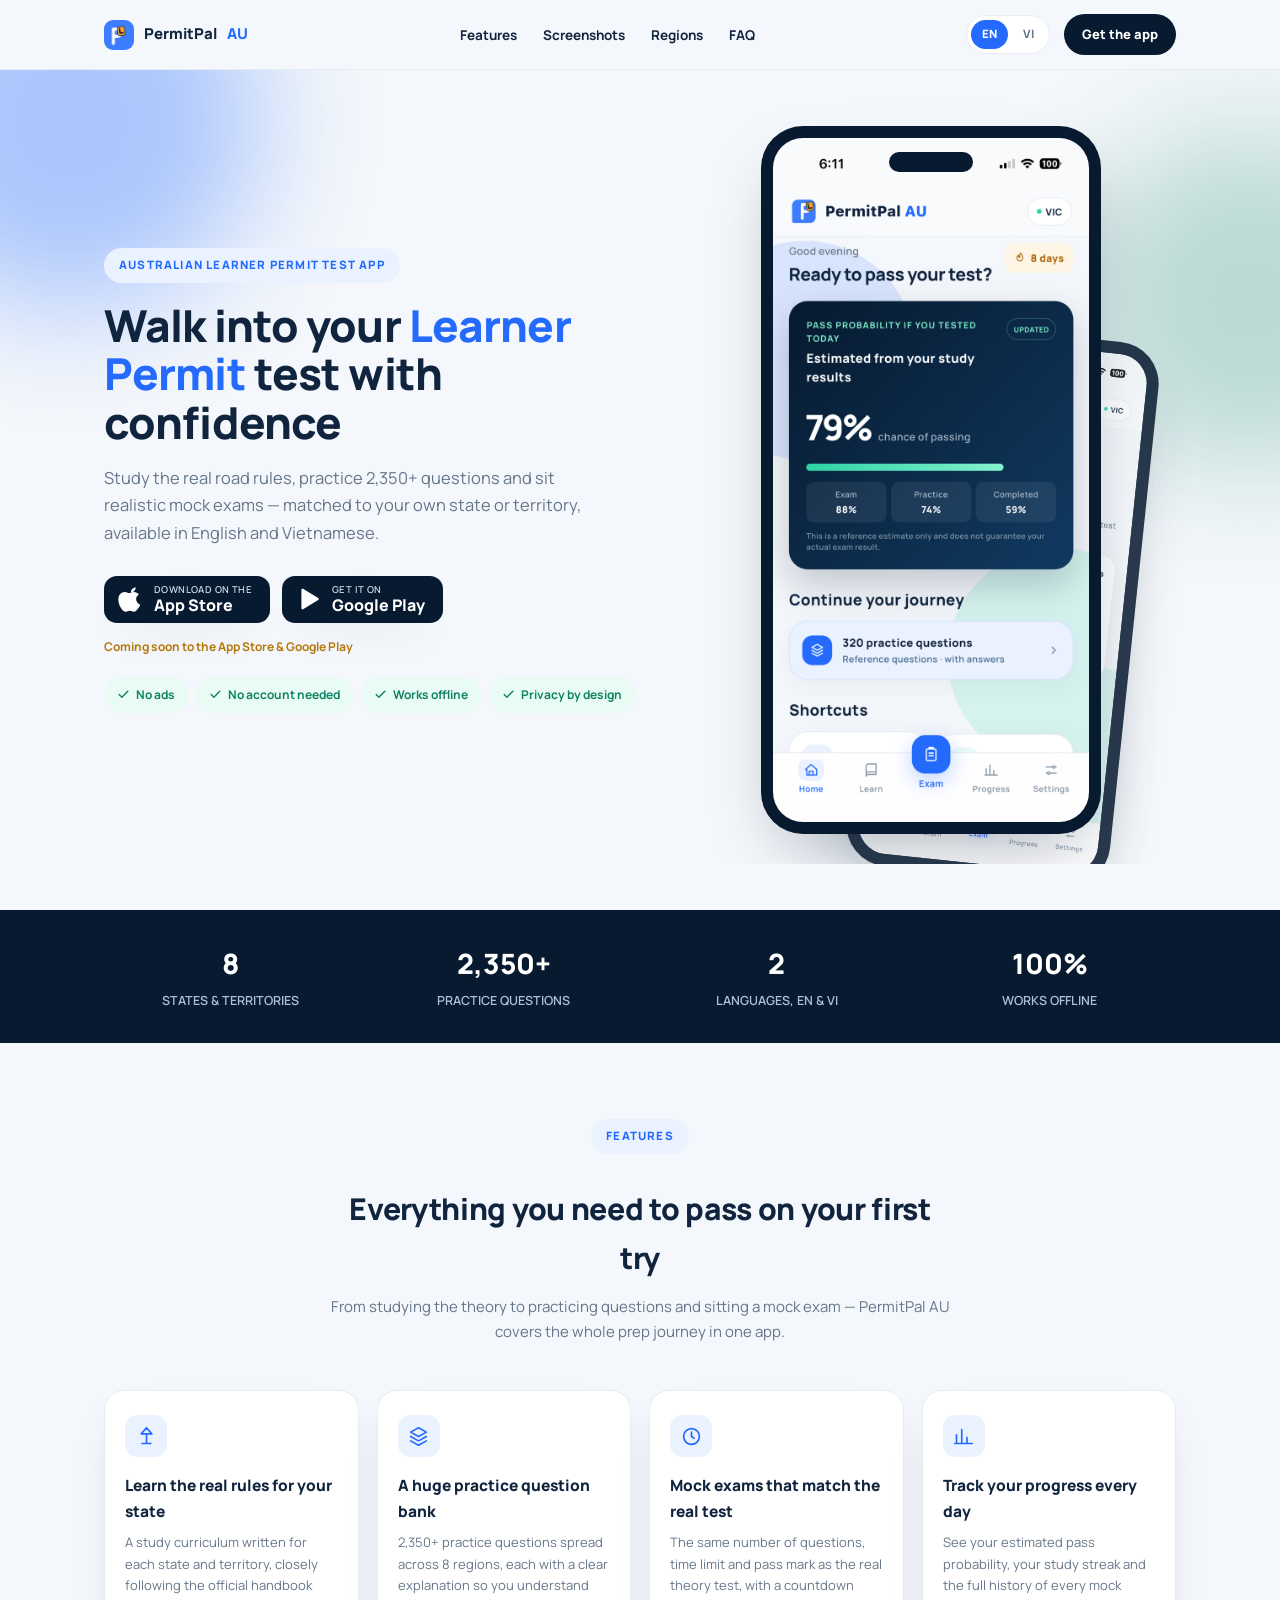
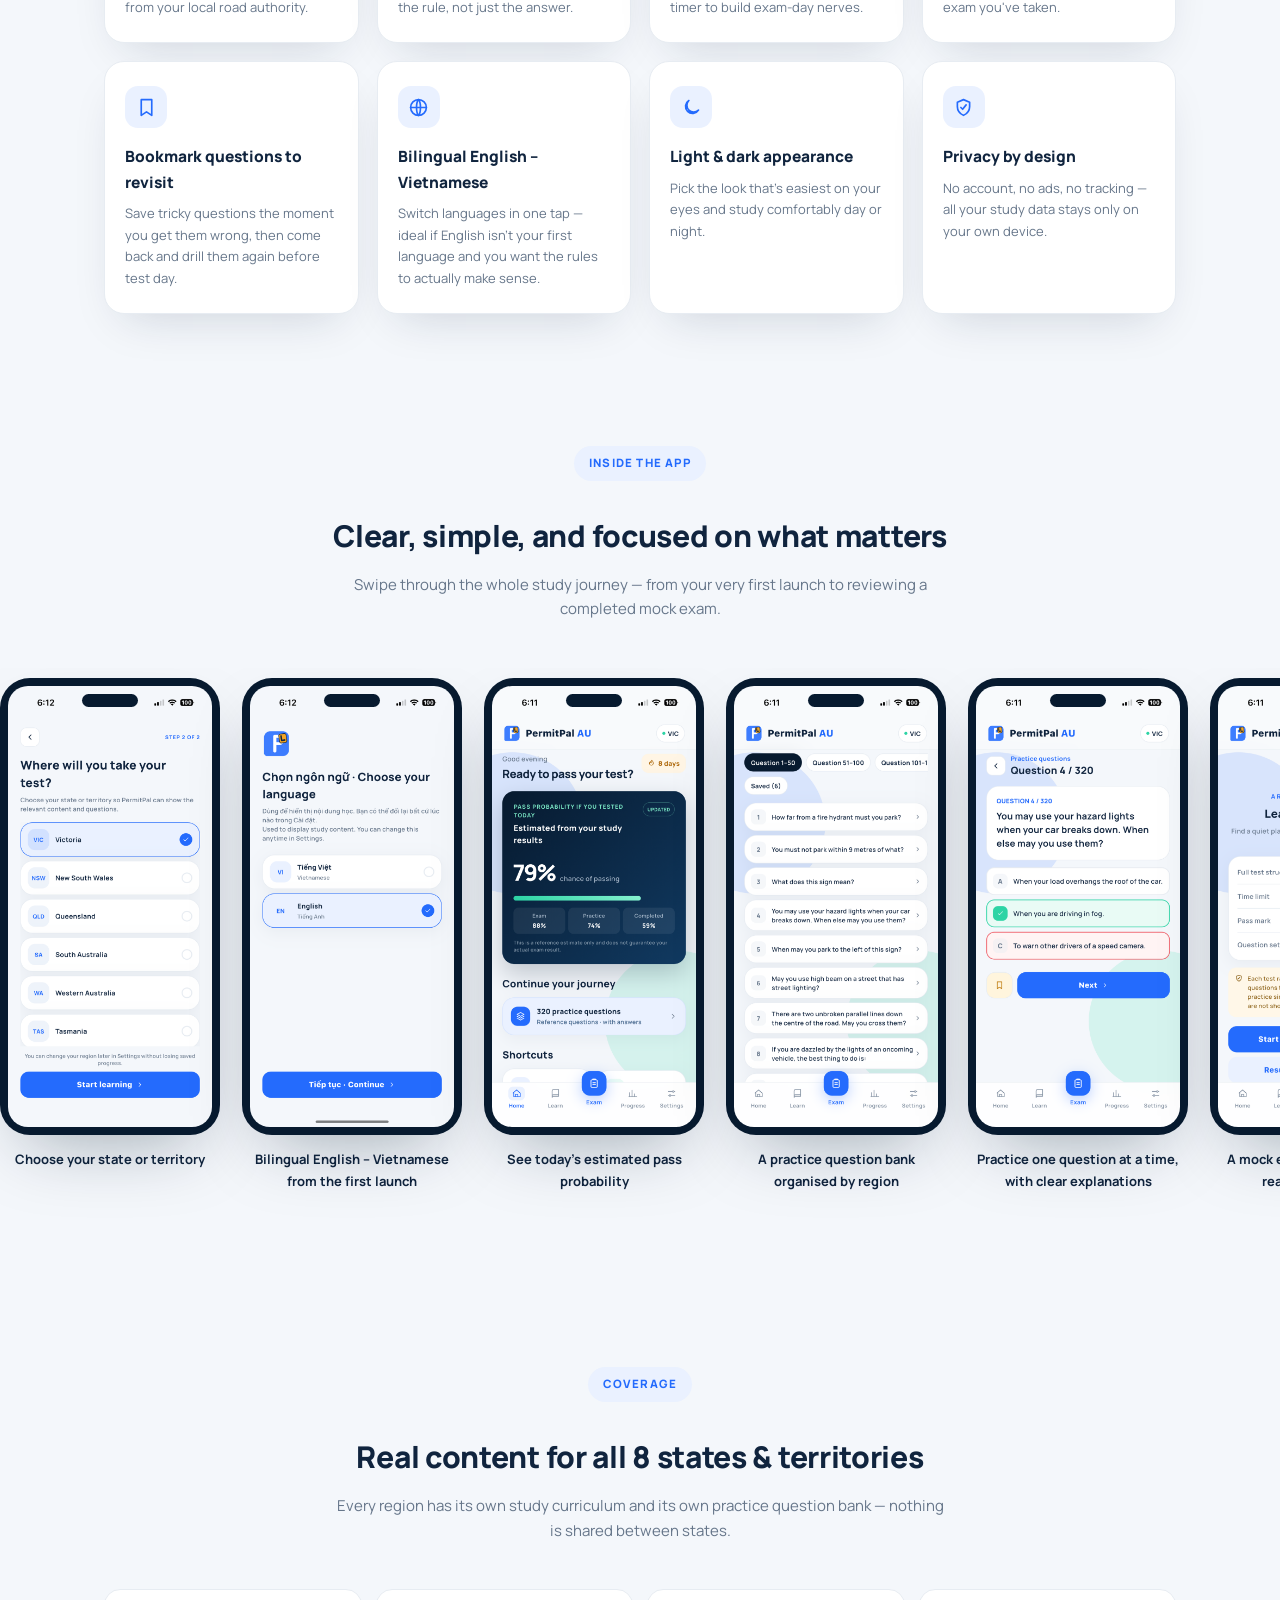
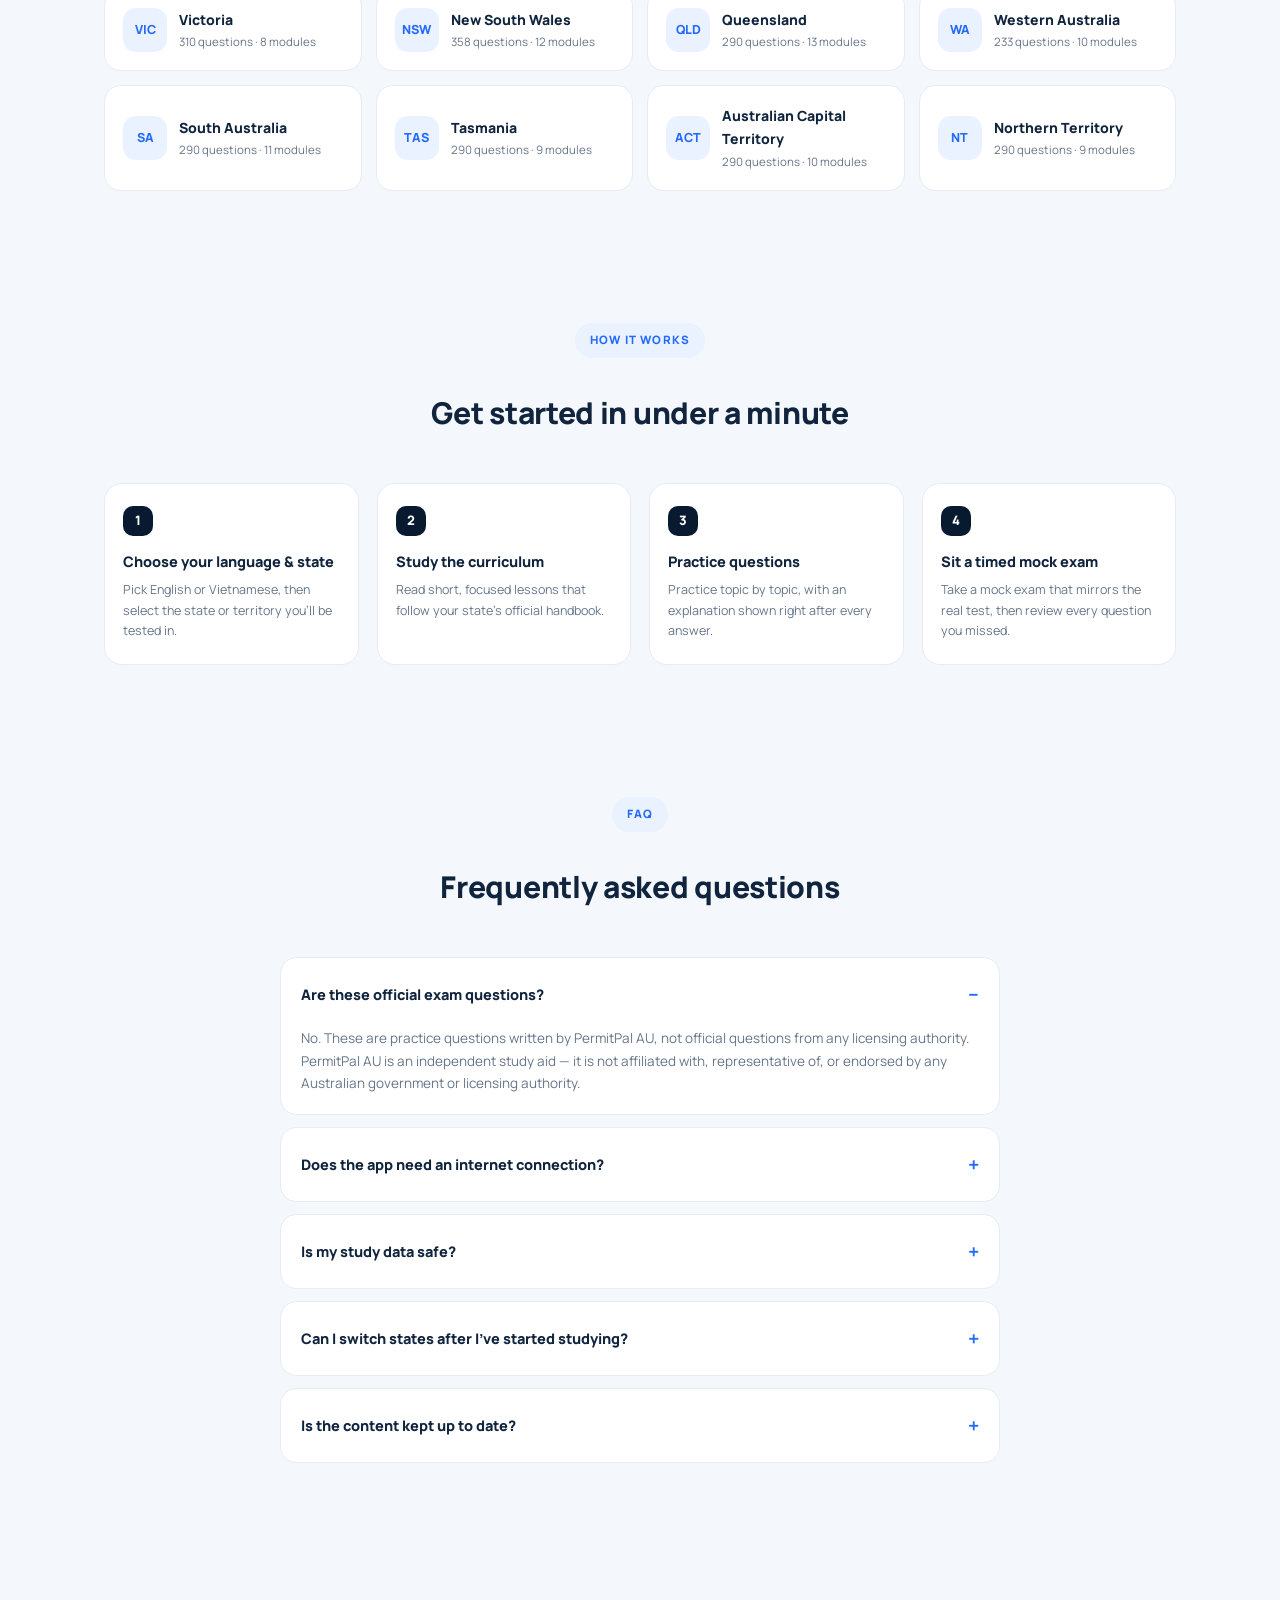
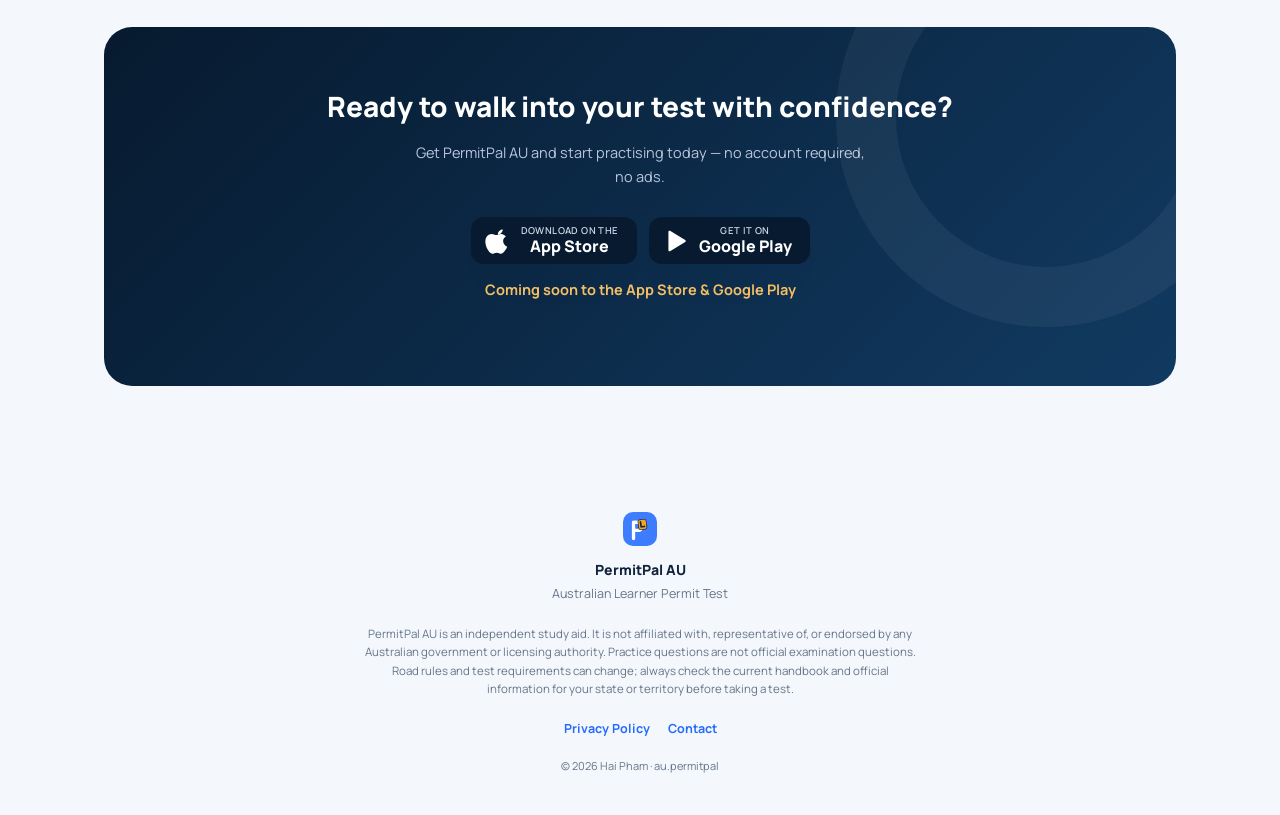
==== index.html @ e9223318 "Init Landing page" ====
<!doctype html>
<html lang="en">
  <head>
    <meta charset="UTF-8" />
    <meta name="viewport" content="width=device-width, initial-scale=1.0" />
    <meta
      name="description"
      content="PermitPal AU — study and practice app for the Australian Learner Permit theory test, real content for all 8 states & territories, bilingual English–Vietnamese, works fully offline."
    />
    <title>PermitPal AU — Australian Learner Permit Test prep, by state</title>
    <link rel="icon" type="image/png" href="assets/logo.png" />
    <link rel="preconnect" href="https://fonts.googleapis.com" />
    <link rel="preconnect" href="https://fonts.gstatic.com" crossorigin />
    <link
      href="https://fonts.googleapis.com/css2?family=Manrope:wght@500;600;700;800&display=swap"
      rel="stylesheet"
    />
    <link rel="stylesheet" href="assets/style.css" />
  </head>
  <body>
    <header class="topbar">
      <div class="topbar-inner">
        <div class="brand">
          <img src="assets/logo.png" alt="PermitPal AU" />
          PermitPal <span class="au">AU</span>
        </div>
        <nav class="topnav">
          <a href="#features">Features</a>
          <a href="#screenshots">Screenshots</a>
          <a href="#regions">Regions</a>
          <a href="#faq">FAQ</a>
        </nav>
        <div class="topbar-right">
          <div class="lang-switch">
            <span class="active">EN</span>
            <a href="vi.html">VI</a>
          </div>
          <a href="#download" class="cta-small">Get the app</a>
        </div>
      </div>
    </header>

    <section class="hero">
      <div class="hero-blob b1"></div>
      <div class="hero-blob b2"></div>
      <div class="wrap hero-inner">
        <div class="hero-copy">
          <div class="eyebrow">AUSTRALIAN LEARNER PERMIT TEST APP</div>
          <h1>Walk into your <span class="hl">Learner Permit</span> test with confidence</h1>
          <p class="subtitle">
            Study the real road rules, practice 2,350+ questions and sit
            realistic mock exams — matched to your own state or territory,
            available in English and Vietnamese.
          </p>

          <div id="download" class="store-row">
            <a class="store-badge" href="#" aria-label="Download on the App Store">
              <svg viewBox="0 0 24 24" fill="#fff">
                <path
                  d="M16.365 1.43c0 1.14-.462 2.222-1.213 3.03-.826.884-2.166 1.567-3.294 1.478-.135-1.117.45-2.277 1.166-3.043.826-.888 2.303-1.554 3.341-1.465zM20.5 17.2c-.552 1.276-.816 1.846-1.523 2.976-.988 1.58-2.38 3.55-4.107 3.565-1.537.014-1.933-.99-4.02-.978-2.086.012-2.522 1-4.06.985-1.728-.016-3.046-1.79-4.034-3.37C.13 16.32-.44 11.14 1.34 8.36c1.176-1.85 3.04-2.936 4.804-2.936 1.784 0 2.905 1 4.38 1 1.43 0 2.29-1 4.38-1 1.55 0 3.19.847 4.36 2.31-3.836 2.104-3.213 7.58 1.236 9.466z"
                />
              </svg>
              <span class="label">
                <span class="small">Download on the</span>
                <span class="big">App Store</span>
              </span>
            </a>
            <a class="store-badge" href="#" aria-label="Get it on Google Play">
              <svg viewBox="0 0 24 24" fill="#fff">
                <path
                  d="M5 3.5v17a1 1 0 0 0 1.5.87l14-8.5a1 1 0 0 0 0-1.74l-14-8.5A1 1 0 0 0 5 3.5Z"
                />
              </svg>
              <span class="label">
                <span class="small">GET IT ON</span>
                <span class="big">Google Play</span>
              </span>
            </a>
          </div>
          <p class="store-note">Coming soon to the App Store &amp; Google Play</p>

          <div class="trust-row">
            <span class="trust-pill">
              <svg viewBox="0 0 24 24" fill="none" stroke="currentColor" stroke-width="2.6" stroke-linecap="round" stroke-linejoin="round"><path d="M20 6L9 17l-5-5"/></svg>
              No ads
            </span>
            <span class="trust-pill">
              <svg viewBox="0 0 24 24" fill="none" stroke="currentColor" stroke-width="2.6" stroke-linecap="round" stroke-linejoin="round"><path d="M20 6L9 17l-5-5"/></svg>
              No account needed
            </span>
            <span class="trust-pill">
              <svg viewBox="0 0 24 24" fill="none" stroke="currentColor" stroke-width="2.6" stroke-linecap="round" stroke-linejoin="round"><path d="M20 6L9 17l-5-5"/></svg>
              Works offline
            </span>
            <span class="trust-pill">
              <svg viewBox="0 0 24 24" fill="none" stroke="currentColor" stroke-width="2.6" stroke-linecap="round" stroke-linejoin="round"><path d="M20 6L9 17l-5-5"/></svg>
              Privacy by design
            </span>
          </div>
        </div>

        <div class="hero-visual">
          <div class="phone-stack">
            <div class="phone behind">
              <img src="assets/screenshots-en/exam.png" alt="PermitPal AU mock exam screen" />
            </div>
            <div class="phone front">
              <img src="assets/screenshots-en/home.png" alt="PermitPal AU home screen showing estimated pass probability" />
            </div>
          </div>
        </div>
      </div>
    </section>

    <div class="stats-strip">
      <div class="wrap">
        <div class="stat-item"><strong>8</strong><span>STATES &amp; TERRITORIES</span></div>
        <div class="stat-item"><strong>2,350+</strong><span>PRACTICE QUESTIONS</span></div>
        <div class="stat-item"><strong>2</strong><span>LANGUAGES, EN &amp; VI</span></div>
        <div class="stat-item"><strong>100%</strong><span>WORKS OFFLINE</span></div>
      </div>
    </div>

    <section class="section" id="features">
      <div class="wrap">
        <div class="section-head">
          <div class="eyebrow">FEATURES</div>
          <h2>Everything you need to pass on your first try</h2>
          <p>
            From studying the theory to practicing questions and sitting a
            mock exam — PermitPal AU covers the whole prep journey in one app.
          </p>
        </div>
        <div class="feature-grid">
          <div class="feature-card">
            <div class="icon-chip">
              <svg viewBox="0 0 24 24" fill="none" stroke="currentColor" stroke-width="1.9" stroke-linecap="round" stroke-linejoin="round"><path d="M7 20h10M12 20V9"/><path d="m12 2 6 7H6l6-7Z"/></svg>
            </div>
            <h3>Learn the real rules for your state</h3>
            <p>A study curriculum written for each state and territory, closely following the official handbook from your local road authority.</p>
          </div>
          <div class="feature-card">
            <div class="icon-chip">
              <svg viewBox="0 0 24 24" fill="none" stroke="currentColor" stroke-width="1.9" stroke-linecap="round" stroke-linejoin="round"><path d="m12 2 9 5-9 5-9-5 9-5Z"/><path d="m3 12 9 5 9-5M3 17l9 5 9-5"/></svg>
            </div>
            <h3>A huge practice question bank</h3>
            <p>2,350+ practice questions spread across 8 regions, each with a clear explanation so you understand the rule, not just the answer.</p>
          </div>
          <div class="feature-card">
            <div class="icon-chip">
              <svg viewBox="0 0 24 24" fill="none" stroke="currentColor" stroke-width="1.9" stroke-linecap="round" stroke-linejoin="round"><circle cx="12" cy="12" r="9"/><path d="M12 7v5l3 2"/></svg>
            </div>
            <h3>Mock exams that match the real test</h3>
            <p>The same number of questions, time limit and pass mark as the real theory test, with a countdown timer to build exam-day nerves.</p>
          </div>
          <div class="feature-card">
            <div class="icon-chip">
              <svg viewBox="0 0 24 24" fill="none" stroke="currentColor" stroke-width="1.9" stroke-linecap="round" stroke-linejoin="round"><path d="M4 20V10M10 20V4M16 20v-7M22 20H2"/></svg>
            </div>
            <h3>Track your progress every day</h3>
            <p>See your estimated pass probability, your study streak and the full history of every mock exam you've taken.</p>
          </div>
          <div class="feature-card">
            <div class="icon-chip">
              <svg viewBox="0 0 24 24" fill="none" stroke="currentColor" stroke-width="1.9" stroke-linecap="round" stroke-linejoin="round"><path d="M6 3h12v18l-6-4-6 4V3Z"/></svg>
            </div>
            <h3>Bookmark questions to revisit</h3>
            <p>Save tricky questions the moment you get them wrong, then come back and drill them again before test day.</p>
          </div>
          <div class="feature-card">
            <div class="icon-chip">
              <svg viewBox="0 0 24 24" fill="none" stroke="currentColor" stroke-width="1.9" stroke-linecap="round" stroke-linejoin="round"><circle cx="12" cy="12" r="9"/><path d="M3 12h18M12 3c3 3 3 15 0 18M12 3c-3 3-3 15 0 18"/></svg>
            </div>
            <h3>Bilingual English – Vietnamese</h3>
            <p>Switch languages in one tap — ideal if English isn't your first language and you want the rules to actually make sense.</p>
          </div>
          <div class="feature-card">
            <div class="icon-chip">
              <svg viewBox="0 0 24 24" fill="none" stroke="currentColor" stroke-width="1.9" stroke-linecap="round" stroke-linejoin="round"><path d="M20 15A8 8 0 1 1 9 4a7 7 0 0 0 11 11Z"/></svg>
            </div>
            <h3>Light &amp; dark appearance</h3>
            <p>Pick the look that's easiest on your eyes and study comfortably day or night.</p>
          </div>
          <div class="feature-card">
            <div class="icon-chip">
              <svg viewBox="0 0 24 24" fill="none" stroke="currentColor" stroke-width="1.9" stroke-linecap="round" stroke-linejoin="round"><path d="M12 3 5 6v5c0 5 3 8 7 10 4-2 7-5 7-10V6l-7-3Z"/><path d="m9 12 2 2 4-5"/></svg>
            </div>
            <h3>Privacy by design</h3>
            <p>No account, no ads, no tracking — all your study data stays only on your own device.</p>
          </div>
        </div>
      </div>
    </section>

    <section class="section tight" id="screenshots">
      <div class="wrap">
        <div class="section-head">
          <div class="eyebrow">INSIDE THE APP</div>
          <h2>Clear, simple, and focused on what matters</h2>
          <p>Swipe through the whole study journey — from your very first launch to reviewing a completed mock exam.</p>
        </div>
      </div>
      <div class="showcase-scroll">
        <div class="showcase-item">
          <div class="phone"><img src="assets/screenshots-en/region.png" alt="Choose your state or territory" /></div>
          <p>Choose your state or territory</p>
        </div>
        <div class="showcase-item">
          <div class="phone"><img src="assets/screenshots-en/language.png" alt="Choose English or Vietnamese" /></div>
          <p>Bilingual English – Vietnamese from the first launch</p>
        </div>
        <div class="showcase-item">
          <div class="phone"><img src="assets/screenshots-en/home.png" alt="Home screen with estimated pass probability" /></div>
          <p>See today's estimated pass probability</p>
        </div>
        <div class="showcase-item">
          <div class="phone"><img src="assets/screenshots-en/bank.png" alt="Practice question bank" /></div>
          <p>A practice question bank organised by region</p>
        </div>
        <div class="showcase-item">
          <div class="phone"><img src="assets/screenshots-en/question.png" alt="Practice question with answer feedback" /></div>
          <p>Practice one question at a time, with clear explanations</p>
        </div>
        <div class="showcase-item">
          <div class="phone"><img src="assets/screenshots-en/exam.png" alt="Mock exam start screen" /></div>
          <p>A mock exam that mirrors the real test structure</p>
        </div>
        <div class="showcase-item">
          <div class="phone"><img src="assets/screenshots-en/examtimer.png" alt="Timed mock exam in progress" /></div>
          <p>Sit a timed test just like exam day</p>
        </div>
        <div class="showcase-item">
          <div class="phone"><img src="assets/screenshots-en/history.png" alt="Mock exam history" /></div>
          <p>Every mock exam attempt saved in your history</p>
        </div>
        <div class="showcase-item">
          <div class="phone"><img src="assets/screenshots-en/progress.png" alt="Study progress tracking" /></div>
          <p>Track your study progress day by day</p>
        </div>
        <div class="showcase-item">
          <div class="phone"><img src="assets/screenshots-en/settings.png" alt="Settings and privacy" /></div>
          <p>Your data stays on your device — no account, no ads</p>
        </div>
      </div>
    </section>

    <section class="section" id="regions">
      <div class="wrap">
        <div class="section-head">
          <div class="eyebrow">COVERAGE</div>
          <h2>Real content for all 8 states &amp; territories</h2>
          <p>Every region has its own study curriculum and its own practice question bank — nothing is shared between states.</p>
        </div>
        <div class="region-grid">
          <div class="region-chip"><div class="code">VIC</div><div><div class="name">Victoria</div><div class="meta">310 questions · 8 modules</div></div></div>
          <div class="region-chip"><div class="code">NSW</div><div><div class="name">New South Wales</div><div class="meta">358 questions · 12 modules</div></div></div>
          <div class="region-chip"><div class="code">QLD</div><div><div class="name">Queensland</div><div class="meta">290 questions · 13 modules</div></div></div>
          <div class="region-chip"><div class="code">WA</div><div><div class="name">Western Australia</div><div class="meta">233 questions · 10 modules</div></div></div>
          <div class="region-chip"><div class="code">SA</div><div><div class="name">South Australia</div><div class="meta">290 questions · 11 modules</div></div></div>
          <div class="region-chip"><div class="code">TAS</div><div><div class="name">Tasmania</div><div class="meta">290 questions · 9 modules</div></div></div>
          <div class="region-chip"><div class="code">ACT</div><div><div class="name">Australian Capital Territory</div><div class="meta">290 questions · 10 modules</div></div></div>
          <div class="region-chip"><div class="code">NT</div><div><div class="name">Northern Territory</div><div class="meta">290 questions · 9 modules</div></div></div>
        </div>
      </div>
    </section>

    <section class="section tight">
      <div class="wrap">
        <div class="section-head">
          <div class="eyebrow">HOW IT WORKS</div>
          <h2>Get started in under a minute</h2>
        </div>
        <div class="steps">
          <div class="step-card">
            <div class="num">1</div>
            <h3>Choose your language &amp; state</h3>
            <p>Pick English or Vietnamese, then select the state or territory you'll be tested in.</p>
          </div>
          <div class="step-card">
            <div class="num">2</div>
            <h3>Study the curriculum</h3>
            <p>Read short, focused lessons that follow your state's official handbook.</p>
          </div>
          <div class="step-card">
            <div class="num">3</div>
            <h3>Practice questions</h3>
            <p>Practice topic by topic, with an explanation shown right after every answer.</p>
          </div>
          <div class="step-card">
            <div class="num">4</div>
            <h3>Sit a timed mock exam</h3>
            <p>Take a mock exam that mirrors the real test, then review every question you missed.</p>
          </div>
        </div>
      </div>
    </section>

    <section class="section" id="faq">
      <div class="wrap">
        <div class="section-head">
          <div class="eyebrow">FAQ</div>
          <h2>Frequently asked questions</h2>
        </div>
        <div class="faq-list">
          <details class="faq-item" open>
            <summary>Are these official exam questions?</summary>
            <p>No. These are practice questions written by PermitPal AU, not official questions from any licensing authority. PermitPal AU is an independent study aid — it is not affiliated with, representative of, or endorsed by any Australian government or licensing authority.</p>
          </details>
          <details class="faq-item">
            <summary>Does the app need an internet connection?</summary>
            <p>No. All study content and question banks are bundled into the app at install time and work fully offline — even in airplane mode.</p>
          </details>
          <details class="faq-item">
            <summary>Is my study data safe?</summary>
            <p>Yes. Your progress, saved questions and exam results are stored only on your own device — no server stores or tracks this data. See the <a href="https://pnhai.github.io/apps/permitpal.au/index.html" target="_blank" rel="noopener">Privacy Policy</a> for details.</p>
          </details>
          <details class="faq-item">
            <summary>Can I switch states after I've started studying?</summary>
            <p>Yes. You can change your state or territory anytime in Settings without losing the progress saved for your previous region.</p>
          </details>
          <details class="faq-item">
            <summary>Is the content kept up to date?</summary>
            <p>Yes. We update the question banks and study content whenever the official state and territory road-rule sources change.</p>
          </details>
        </div>
      </div>
    </section>

    <section class="section">
      <div class="wrap">
        <div class="final-cta">
          <h2>Ready to walk into your test with confidence?</h2>
          <p>Get PermitPal AU and start practising today — no account required, no ads.</p>
          <div class="store-row">
            <a class="store-badge" href="#" aria-label="Download on the App Store">
              <svg viewBox="0 0 24 24" fill="#fff">
                <path
                  d="M16.365 1.43c0 1.14-.462 2.222-1.213 3.03-.826.884-2.166 1.567-3.294 1.478-.135-1.117.45-2.277 1.166-3.043.826-.888 2.303-1.554 3.341-1.465zM20.5 17.2c-.552 1.276-.816 1.846-1.523 2.976-.988 1.58-2.38 3.55-4.107 3.565-1.537.014-1.933-.99-4.02-.978-2.086.012-2.522 1-4.06.985-1.728-.016-3.046-1.79-4.034-3.37C.13 16.32-.44 11.14 1.34 8.36c1.176-1.85 3.04-2.936 4.804-2.936 1.784 0 2.905 1 4.38 1 1.43 0 2.29-1 4.38-1 1.55 0 3.19.847 4.36 2.31-3.836 2.104-3.213 7.58 1.236 9.466z"
                />
              </svg>
              <span class="label">
                <span class="small">Download on the</span>
                <span class="big">App Store</span>
              </span>
            </a>
            <a class="store-badge" href="#" aria-label="Get it on Google Play">
              <svg viewBox="0 0 24 24" fill="#fff">
                <path
                  d="M5 3.5v17a1 1 0 0 0 1.5.87l14-8.5a1 1 0 0 0 0-1.74l-14-8.5A1 1 0 0 0 5 3.5Z"
                />
              </svg>
              <span class="label">
                <span class="small">GET IT ON</span>
                <span class="big">Google Play</span>
              </span>
            </a>
          </div>
          <p class="store-note light">Coming soon to the App Store &amp; Google Play</p>
        </div>
      </div>
    </section>

    <footer>
      <div class="wrap">
        <img class="logo" src="assets/logo.png" alt="PermitPal AU" />
        <div class="app-name">PermitPal AU</div>
        <div class="tag">Australian Learner Permit Test</div>
        <p class="disclaimer">
          PermitPal AU is an independent study aid. It is not affiliated
          with, representative of, or endorsed by any Australian government
          or licensing authority. Practice questions are not official
          examination questions. Road rules and test requirements can
          change; always check the current handbook and official
          information for your state or territory before taking a test.
        </p>
        <div class="links">
          <a href="https://pnhai.github.io/apps/permitpal.au/index.html" target="_blank" rel="noopener">Privacy Policy</a>
          <a href="mailto:haiphamcr@gmail.com">Contact</a>
        </div>
        <div class="copyright">© 2026 Hai Pham · au.permitpal</div>
      </div>
    </footer>
  </body>
</html>
---- assets/style.css ----
:root {
  --bg: #f4f7fb;
  --surface: #ffffff;
  --ink: #10243e;
  --muted: #66768a;
  --line: #e7ecf2;
  --blue: #246bfd;
  --blue2: #eaf1ff;
  --mint: #118365;
  --mint2: #e9fbf5;
  --amber: #b5790a;
  --amber2: #fdf1dd;
  --red: #ef5d67;
  --navy: #071a2f;
  --navy2: #113a61;
  --shadow: 0 20px 45px -20px rgba(16, 36, 62, 0.18);
  --shadow-lg: 0 30px 70px -25px rgba(7, 26, 47, 0.35);
}
@media (prefers-color-scheme: dark) {
  :root:not([data-theme="light"]) {
    --bg: #07111f;
    --surface: #101f31;
    --ink: #edf4fc;
    --muted: #91a2b7;
    --line: #24374c;
    --blue: #5b8cff;
    --blue2: #162d4e;
    --mint: #35d6a5;
    --mint2: #102f2c;
    --amber: #f5c065;
    --amber2: #2c2410;
    --red: #ff8790;
    --navy: #0b1827;
    --navy2: #0f2c49;
    --shadow: 0 20px 45px -20px rgba(0, 0, 0, 0.55);
    --shadow-lg: 0 30px 70px -25px rgba(0, 0, 0, 0.6);
  }
}
:root[data-theme="dark"] {
  --bg: #07111f;
  --surface: #101f31;
  --ink: #edf4fc;
  --muted: #91a2b7;
  --line: #24374c;
  --blue: #5b8cff;
  --blue2: #162d4e;
  --mint: #35d6a5;
  --mint2: #102f2c;
  --amber: #f5c065;
  --amber2: #2c2410;
  --red: #ff8790;
  --navy: #0b1827;
  --navy2: #0f2c49;
  --shadow: 0 20px 45px -20px rgba(0, 0, 0, 0.55);
  --shadow-lg: 0 30px 70px -25px rgba(0, 0, 0, 0.6);
}

* { box-sizing: border-box; }
html { scroll-behavior: smooth; }

body {
  margin: 0;
  background: var(--bg);
  color: var(--ink);
  font-family: "Manrope", -apple-system, BlinkMacSystemFont, "Segoe UI", Roboto, Arial, sans-serif;
  line-height: 1.65;
  -webkit-font-smoothing: antialiased;
  overflow-x: hidden;
}

a { color: var(--blue); font-weight: 700; text-decoration: none; }
a:hover { text-decoration: underline; }
img { max-width: 100%; display: block; }

.wrap { max-width: 1120px; margin: 0 auto; padding: 0 24px; }

/* ---------- topbar ---------- */
.topbar {
  position: sticky;
  top: 0;
  z-index: 30;
  backdrop-filter: blur(10px);
  background: color-mix(in srgb, var(--bg) 86%, transparent);
  border-bottom: 1px solid var(--line);
}
.topbar-inner {
  max-width: 1120px;
  margin: 0 auto;
  padding: 14px 24px;
  display: flex;
  align-items: center;
  justify-content: space-between;
  gap: 16px;
}
.brand { display: flex; align-items: center; gap: 10px; font-weight: 800; font-size: 15px; }
.brand img { width: 30px; height: 30px; border-radius: 9px; }
.brand .au { color: var(--blue); }
.topnav { display: flex; align-items: center; gap: 26px; }
.topnav a { color: var(--ink); font-size: 13.5px; font-weight: 700; }
.topnav a:hover { color: var(--blue); text-decoration: none; }
.topbar-right { display: flex; align-items: center; gap: 14px; }
.lang-switch {
  display: flex;
  align-items: center;
  gap: 4px;
  background: var(--surface);
  border: 1px solid var(--line);
  border-radius: 999px;
  padding: 4px;
}
.lang-switch a, .lang-switch span {
  font-size: 11.5px;
  font-weight: 800;
  padding: 5px 11px;
  border-radius: 999px;
  color: var(--muted);
}
.lang-switch .active { background: var(--blue); color: #fff; }
.lang-switch a:hover { text-decoration: none; background: var(--blue2); color: var(--blue); }
.topbar .cta-small {
  background: var(--navy);
  color: #fff;
  font-size: 13px;
  font-weight: 800;
  padding: 10px 18px;
  border-radius: 999px;
}
.topbar .cta-small:hover { text-decoration: none; opacity: .9; }
@media (max-width: 760px) {
  .topnav { display: none; }
}
@media (max-width: 420px) {
  .topbar-inner { padding: 12px 16px; gap: 8px; }
  .brand { font-size: 13px; gap: 7px; }
  .brand img { width: 26px; height: 26px; }
  .topbar-right { gap: 8px; }
  .lang-switch a, .lang-switch span { padding: 5px 8px; font-size: 10.5px; }
  .topbar .cta-small { padding: 9px 13px; font-size: 12px; }
}

/* ---------- hero ---------- */
.hero { padding: 56px 0 30px; position: relative; overflow: hidden; }
.hero-blob {
  position: absolute;
  border-radius: 50%;
  filter: blur(60px);
  opacity: .35;
  z-index: 0;
}
.hero-blob.b1 { width: 380px; height: 380px; background: var(--blue); top: -140px; left: -120px; }
.hero-blob.b2 { width: 340px; height: 340px; background: var(--mint); top: 60px; right: -140px; opacity: .25; }
.hero-inner {
  position: relative;
  z-index: 1;
  display: grid;
  grid-template-columns: 1.05fr 0.95fr;
  gap: 40px;
  align-items: center;
}
/* Grid items default to min-width:auto (= their content's min-content width),
   which stops them shrinking below that and forces the row to overflow
   instead of wrapping text on narrow screens. min-width:0 lets them shrink. */
.hero-inner > div { min-width: 0; }
@media (max-width: 900px) {
  .hero-inner { grid-template-columns: minmax(0, 1fr); text-align: center; }
  .hero-blob.b2 { display: none; }
}

.eyebrow {
  display: inline-flex;
  align-items: center;
  gap: 6px;
  font-size: 11.5px;
  font-weight: 800;
  letter-spacing: 1.2px;
  color: var(--blue);
  background: var(--blue2);
  padding: 8px 15px;
  border-radius: 999px;
  margin-bottom: 18px;
}
.hero h1 {
  font-size: 44px;
  font-weight: 800;
  line-height: 1.1;
  letter-spacing: -0.02em;
  margin: 0 0 18px;
}
.hero h1 .hl { color: var(--blue); }
.hero .subtitle {
  font-size: 16.5px;
  color: var(--muted);
  max-width: 480px;
  margin: 0 0 30px;
}
@media (max-width: 900px) {
  .hero h1 { font-size: 34px; }
  .hero .subtitle { margin: 0 auto 30px; }
}

.store-row { display: flex; gap: 12px; flex-wrap: wrap; margin-bottom: 14px; }
@media (max-width: 900px) { .store-row { justify-content: center; } }

.store-badge {
  display: inline-flex;
  align-items: center;
  gap: 10px;
  background: var(--navy);
  color: #fff;
  border-radius: 13px;
  padding: 9px 18px 9px 14px;
  box-shadow: var(--shadow);
  transition: transform .15s ease, opacity .15s ease;
  position: relative;
}
.store-badge:hover { transform: translateY(-2px); text-decoration: none; opacity: .92; }
.store-badge svg { width: 26px; height: 26px; flex: none; }
.store-badge .label { display: flex; flex-direction: column; line-height: 1.15; }
.store-badge .label .small { font-size: 9.5px; font-weight: 600; color: #c9d4e3; text-transform: uppercase; letter-spacing: .4px; }
.store-badge .label .big { font-size: 16px; font-weight: 800; }
.store-note {
  font-size: 12px;
  font-weight: 700;
  color: var(--amber);
  margin: 2px 0 0;
}
.store-note.light { color: #f5c065; }
@media (max-width: 900px) { .store-note { text-align: center; } }

.trust-row {
  display: flex;
  flex-wrap: wrap;
  gap: 8px;
  margin-top: 20px;
}
@media (max-width: 900px) { .trust-row { justify-content: center; } }
.trust-pill {
  display: flex;
  align-items: center;
  gap: 6px;
  font-size: 12px;
  font-weight: 700;
  color: var(--mint);
  background: var(--mint2);
  padding: 8px 13px;
  border-radius: 999px;
}
.trust-pill svg { width: 13px; height: 13px; flex: none; }

/* ---------- phone frame ---------- */
.hero-visual { position: relative; display: flex; justify-content: center; }
.phone-stack { position: relative; width: 100%; max-width: 340px; }
.phone {
  position: relative;
  background: var(--navy);
  border-radius: 42px;
  padding: 12px;
  box-shadow: var(--shadow-lg);
}
.phone img { border-radius: 30px; display: block; width: 100%; }
.phone::before {
  content: "";
  position: absolute;
  top: 26px;
  left: 50%;
  transform: translateX(-50%);
  width: 84px;
  height: 20px;
  background: var(--navy);
  border-radius: 999px;
  z-index: 2;
}
.phone.behind {
  position: absolute;
  width: 78%;
  right: -10%;
  bottom: -6%;
  z-index: 0;
  opacity: .85;
  transform: rotate(6deg);
}
.phone.front { position: relative; z-index: 1; }

/* ---------- stats strip ---------- */
.stats-strip {
  background: var(--navy);
  color: #fff;
  padding: 30px 0;
  margin-top: 46px;
}
.stats-strip .wrap {
  display: grid;
  grid-template-columns: repeat(4, 1fr);
  gap: 20px;
  text-align: center;
}
@media (max-width: 700px) {
  .stats-strip .wrap { grid-template-columns: repeat(2, 1fr); }
}
.stat-item strong { display: block; font-size: 28px; font-weight: 800; }
.stat-item span { font-size: 12.5px; color: #aebedb; font-weight: 600; }

/* ---------- section heading ---------- */
.section { padding: 76px 0; }
.section.tight { padding: 56px 0; }
.section-head { text-align: center; max-width: 620px; margin: 0 auto 46px; }
.section-head h2 { font-size: 30px; font-weight: 800; margin: 12px 0 12px; letter-spacing: -0.01em; }
.section-head p { color: var(--muted); font-size: 15px; margin: 0; }

/* ---------- features ---------- */
.feature-grid {
  display: grid;
  grid-template-columns: repeat(4, 1fr);
  gap: 18px;
}
.feature-grid > *, .region-grid > *, .steps > * { min-width: 0; }
@media (max-width: 980px) { .feature-grid { grid-template-columns: repeat(2, 1fr); } }
@media (max-width: 560px) { .feature-grid { grid-template-columns: 1fr; } }
.feature-card {
  background: var(--surface);
  border: 1px solid var(--line);
  border-radius: 20px;
  padding: 24px 20px;
  box-shadow: var(--shadow);
}
.feature-card .icon-chip {
  width: 42px; height: 42px;
  border-radius: 13px;
  background: var(--blue2);
  color: var(--blue);
  display: flex; align-items: center; justify-content: center;
  margin-bottom: 16px;
}
.feature-card .icon-chip svg { width: 21px; height: 21px; }
.feature-card h3 { font-size: 15.5px; font-weight: 800; margin: 0 0 8px; }
.feature-card p { font-size: 13px; color: var(--muted); margin: 0; }

/* ---------- showcase ---------- */
.showcase-scroll {
  display: flex;
  gap: 22px;
  overflow-x: auto;
  padding: 10px 24px 30px;
  scroll-snap-type: x mandatory;
  -webkit-overflow-scrolling: touch;
}
.showcase-scroll::-webkit-scrollbar { height: 8px; }
.showcase-scroll::-webkit-scrollbar-thumb { background: var(--line); border-radius: 99px; }
.showcase-item {
  flex: none;
  width: 220px;
  scroll-snap-align: start;
  text-align: center;
}
.showcase-item .phone { padding: 8px; border-radius: 30px; }
.showcase-item .phone img { border-radius: 20px; }
.showcase-item .phone::before { top: 16px; width: 56px; height: 13px; }
.showcase-item p {
  margin-top: 14px;
  font-size: 13px;
  font-weight: 700;
  color: var(--ink);
  padding: 0 6px;
}

/* ---------- regions ---------- */
.region-grid {
  display: grid;
  grid-template-columns: repeat(4, 1fr);
  gap: 14px;
}
@media (max-width: 760px) { .region-grid { grid-template-columns: repeat(2, 1fr); } }
.region-chip {
  background: var(--surface);
  border: 1px solid var(--line);
  border-radius: 16px;
  padding: 18px;
  display: flex;
  align-items: center;
  gap: 12px;
}
.region-chip > div:last-child { min-width: 0; }
.region-chip .code {
  width: 44px; height: 44px;
  border-radius: 13px;
  background: var(--blue2);
  color: var(--blue);
  font-weight: 800;
  font-size: 12.5px;
  display: flex; align-items: center; justify-content: center;
  flex: none;
}
.region-chip .name { font-weight: 800; font-size: 14px; }
.region-chip .meta { font-size: 11.5px; color: var(--muted); margin-top: 2px; }

/* ---------- how it works ---------- */
.steps {
  display: grid;
  grid-template-columns: repeat(4, 1fr);
  gap: 18px;
  counter-reset: step;
}
@media (max-width: 900px) { .steps { grid-template-columns: repeat(2, 1fr); } }
@media (max-width: 560px) { .steps { grid-template-columns: 1fr; } }
.step-card {
  background: var(--surface);
  border: 1px solid var(--line);
  border-radius: 18px;
  padding: 22px 18px;
  position: relative;
}
.step-card .num {
  width: 30px; height: 30px;
  border-radius: 10px;
  background: var(--navy);
  color: #fff;
  font-weight: 800;
  font-size: 13px;
  display: flex; align-items: center; justify-content: center;
  margin-bottom: 14px;
}
.step-card h3 { font-size: 14.5px; font-weight: 800; margin: 0 0 6px; }
.step-card p { font-size: 12.5px; color: var(--muted); margin: 0; }

/* ---------- faq ---------- */
.faq-list { max-width: 720px; margin: 0 auto; }
.faq-item {
  background: var(--surface);
  border: 1px solid var(--line);
  border-radius: 16px;
  padding: 4px 20px;
  margin-bottom: 12px;
}
.faq-item summary {
  cursor: pointer;
  list-style: none;
  padding: 16px 0;
  font-weight: 800;
  font-size: 14.5px;
  display: flex;
  align-items: center;
  justify-content: space-between;
  gap: 12px;
}
.faq-item summary::-webkit-details-marker { display: none; }
.faq-item summary::after {
  content: "+";
  font-size: 20px;
  font-weight: 700;
  color: var(--blue);
  flex: none;
}
.faq-item[open] summary::after { content: "\2212"; }
.faq-item p { font-size: 13.5px; color: var(--muted); margin: 0 0 16px; }

/* ---------- final CTA ---------- */
.final-cta {
  background: linear-gradient(135deg, var(--navy), var(--navy2));
  border-radius: 28px;
  padding: 56px 40px;
  text-align: center;
  color: #fff;
  position: relative;
  overflow: hidden;
}
.final-cta::after {
  content: "";
  position: absolute;
  width: 300px; height: 300px;
  border-radius: 50%;
  border: 60px solid rgba(255,255,255,.05);
  top: -120px; right: -80px;
}
.final-cta h2 { font-size: 28px; font-weight: 800; margin: 0 0 12px; }
.final-cta p { color: #b9c6dc; font-size: 14.5px; max-width: 460px; margin: 0 auto 28px; }
.final-cta .store-row { justify-content: center; }

/* ---------- footer ---------- */
footer { padding: 50px 0 40px; text-align: center; }
footer img.logo { width: 34px; height: 34px; border-radius: 10px; margin: 0 auto 12px; }
footer .app-name { font-weight: 800; font-size: 14px; }
footer .tag { font-size: 12.5px; color: var(--muted); margin-top: 3px; }
footer .disclaimer {
  max-width: 560px;
  margin: 20px auto 0;
  font-size: 11.5px;
  color: var(--muted);
  line-height: 1.6;
}
footer .links { margin-top: 20px; font-size: 12.5px; display: flex; gap: 18px; justify-content: center; flex-wrap: wrap; }
footer .copyright { margin-top: 18px; font-size: 11px; color: var(--muted); }
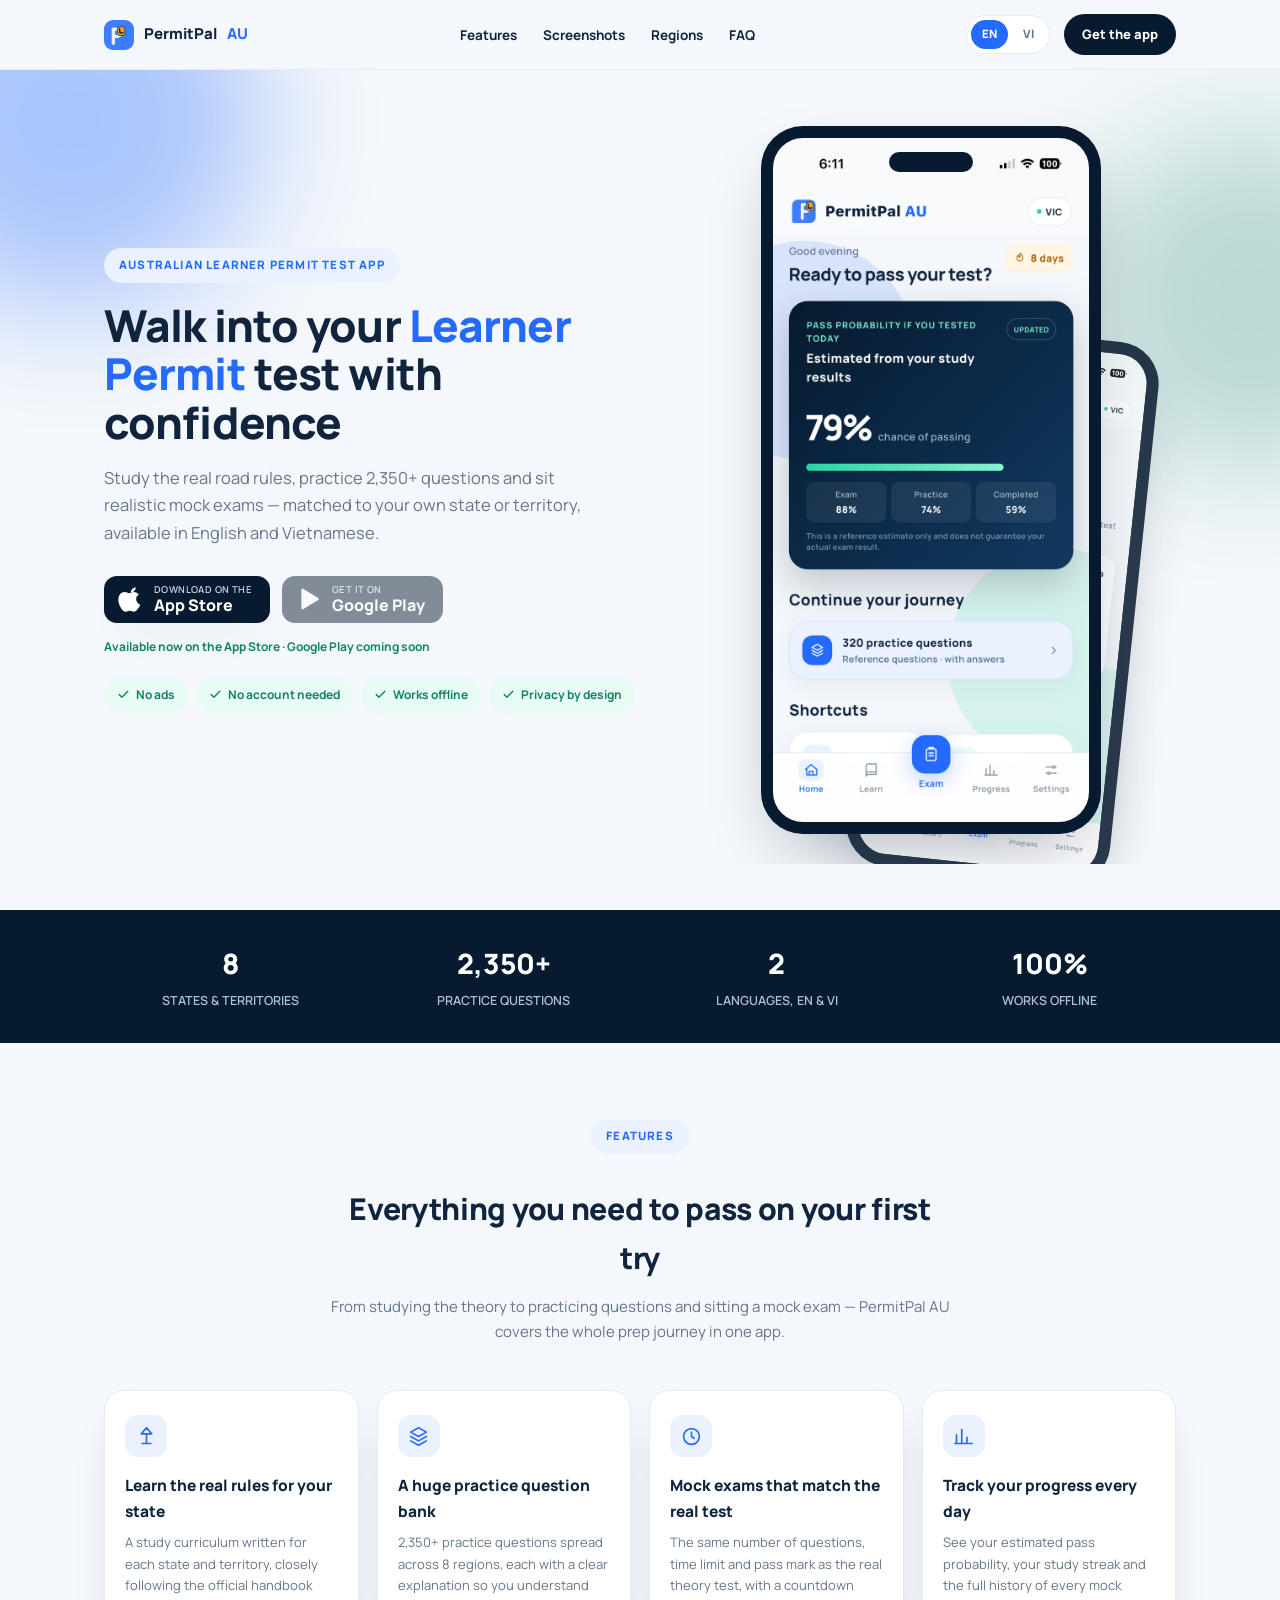
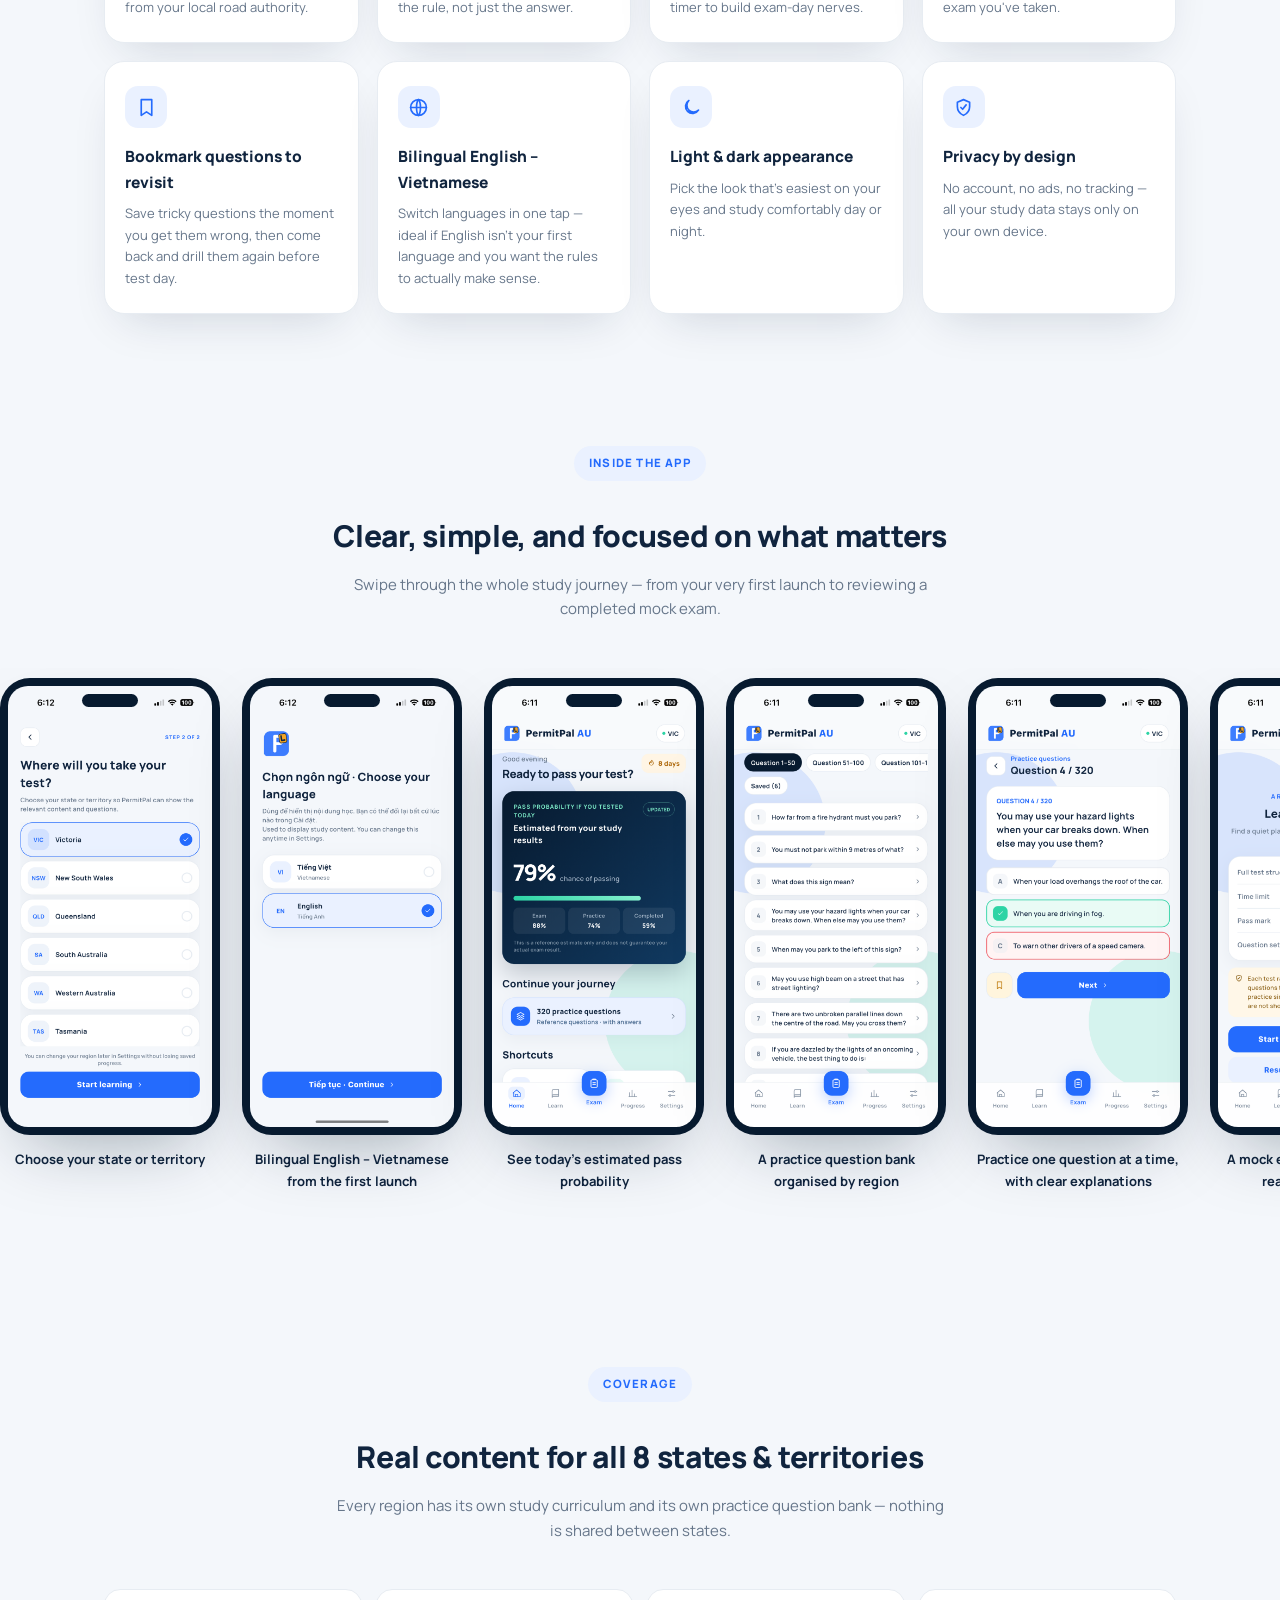
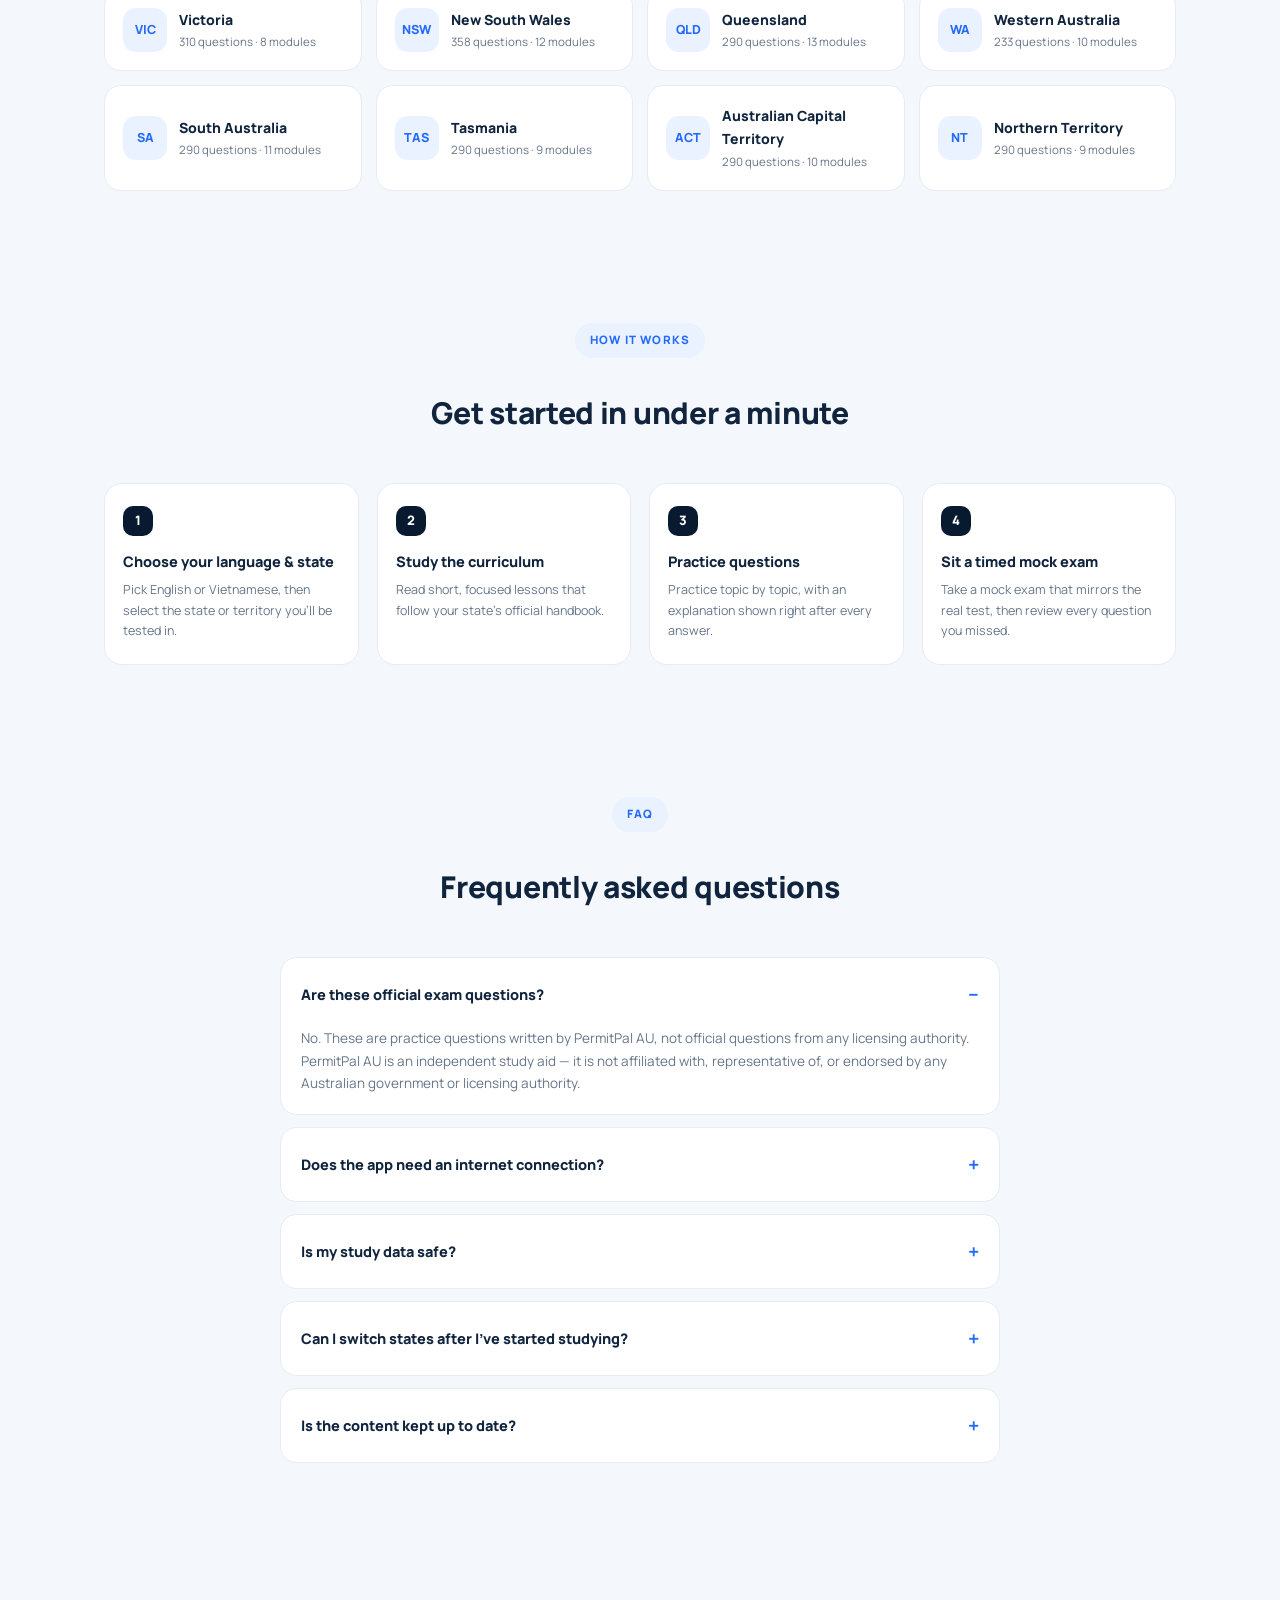
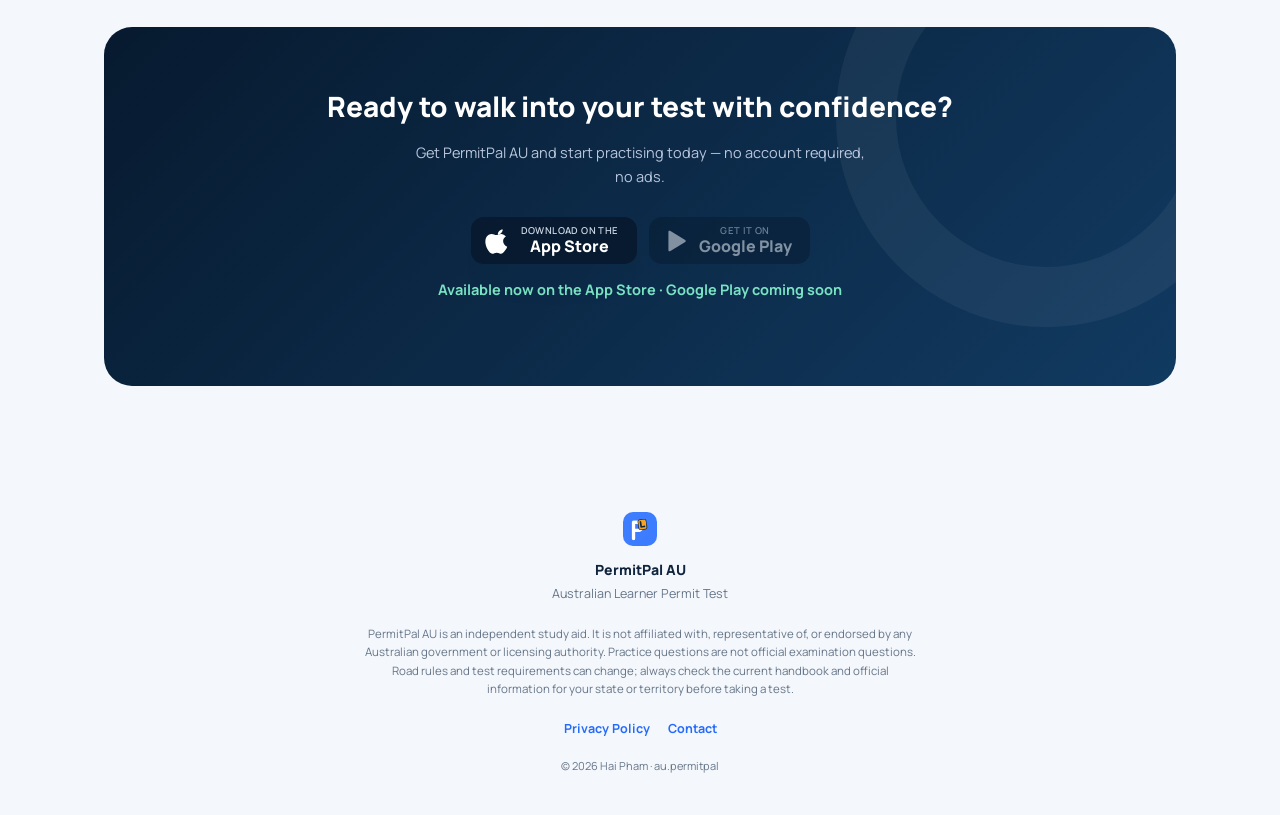
==== commit eee79fea: "Add live App Store download links" ====
--- a/index.html
+++ b/index.html
@@ -8,6 +8,7 @@
       content="PermitPal AU — study and practice app for the Australian Learner Permit theory test, real content for all 8 states & territories, bilingual English–Vietnamese, works fully offline."
     />
     <title>PermitPal AU — Australian Learner Permit Test prep, by state</title>
+    <meta name="apple-itunes-app" content="app-id=6799612112" />
     <link rel="icon" type="image/png" href="assets/logo.png" />
     <link rel="preconnect" href="https://fonts.googleapis.com" />
     <link rel="preconnect" href="https://fonts.gstatic.com" crossorigin />
@@ -35,7 +36,7 @@
             <span class="active">EN</span>
             <a href="vi.html">VI</a>
           </div>
-          <a href="#download" class="cta-small">Get the app</a>
+          <a href="https://apps.apple.com/au/app/permitpal-au/id6799612112" class="cta-small" target="_blank" rel="noopener">Get the app</a>
         </div>
       </div>
     </header>
@@ -54,7 +55,7 @@
           </p>
 
           <div id="download" class="store-row">
-            <a class="store-badge" href="#" aria-label="Download on the App Store">
+            <a class="store-badge" href="https://apps.apple.com/au/app/permitpal-au/id6799612112" target="_blank" rel="noopener" aria-label="Download PermitPal AU on the App Store">
               <svg viewBox="0 0 24 24" fill="#fff">
                 <path
                   d="M16.365 1.43c0 1.14-.462 2.222-1.213 3.03-.826.884-2.166 1.567-3.294 1.478-.135-1.117.45-2.277 1.166-3.043.826-.888 2.303-1.554 3.341-1.465zM20.5 17.2c-.552 1.276-.816 1.846-1.523 2.976-.988 1.58-2.38 3.55-4.107 3.565-1.537.014-1.933-.99-4.02-.978-2.086.012-2.522 1-4.06.985-1.728-.016-3.046-1.79-4.034-3.37C.13 16.32-.44 11.14 1.34 8.36c1.176-1.85 3.04-2.936 4.804-2.936 1.784 0 2.905 1 4.38 1 1.43 0 2.29-1 4.38-1 1.55 0 3.19.847 4.36 2.31-3.836 2.104-3.213 7.58 1.236 9.466z"
@@ -65,7 +66,7 @@
                 <span class="big">App Store</span>
               </span>
             </a>
-            <a class="store-badge" href="#" aria-label="Get it on Google Play">
+            <span class="store-badge disabled" aria-label="Google Play version coming soon" title="Coming soon to Google Play">
               <svg viewBox="0 0 24 24" fill="#fff">
                 <path
                   d="M5 3.5v17a1 1 0 0 0 1.5.87l14-8.5a1 1 0 0 0 0-1.74l-14-8.5A1 1 0 0 0 5 3.5Z"
@@ -75,9 +76,9 @@
                 <span class="small">GET IT ON</span>
                 <span class="big">Google Play</span>
               </span>
-            </a>
-          </div>
-          <p class="store-note">Coming soon to the App Store &amp; Google Play</p>
+            </span>
+          </div>
+          <p class="store-note available">Available now on the App Store · Google Play coming soon</p>
 
           <div class="trust-row">
             <span class="trust-pill">
@@ -332,7 +333,7 @@
           <h2>Ready to walk into your test with confidence?</h2>
           <p>Get PermitPal AU and start practising today — no account required, no ads.</p>
           <div class="store-row">
-            <a class="store-badge" href="#" aria-label="Download on the App Store">
+            <a class="store-badge" href="https://apps.apple.com/au/app/permitpal-au/id6799612112" target="_blank" rel="noopener" aria-label="Download PermitPal AU on the App Store">
               <svg viewBox="0 0 24 24" fill="#fff">
                 <path
                   d="M16.365 1.43c0 1.14-.462 2.222-1.213 3.03-.826.884-2.166 1.567-3.294 1.478-.135-1.117.45-2.277 1.166-3.043.826-.888 2.303-1.554 3.341-1.465zM20.5 17.2c-.552 1.276-.816 1.846-1.523 2.976-.988 1.58-2.38 3.55-4.107 3.565-1.537.014-1.933-.99-4.02-.978-2.086.012-2.522 1-4.06.985-1.728-.016-3.046-1.79-4.034-3.37C.13 16.32-.44 11.14 1.34 8.36c1.176-1.85 3.04-2.936 4.804-2.936 1.784 0 2.905 1 4.38 1 1.43 0 2.29-1 4.38-1 1.55 0 3.19.847 4.36 2.31-3.836 2.104-3.213 7.58 1.236 9.466z"
@@ -343,7 +344,7 @@
                 <span class="big">App Store</span>
               </span>
             </a>
-            <a class="store-badge" href="#" aria-label="Get it on Google Play">
+            <span class="store-badge disabled" aria-label="Google Play version coming soon" title="Coming soon to Google Play">
               <svg viewBox="0 0 24 24" fill="#fff">
                 <path
                   d="M5 3.5v17a1 1 0 0 0 1.5.87l14-8.5a1 1 0 0 0 0-1.74l-14-8.5A1 1 0 0 0 5 3.5Z"
@@ -353,9 +354,9 @@
                 <span class="small">GET IT ON</span>
                 <span class="big">Google Play</span>
               </span>
-            </a>
-          </div>
-          <p class="store-note light">Coming soon to the App Store &amp; Google Play</p>
+            </span>
+          </div>
+          <p class="store-note light available">Available now on the App Store · Google Play coming soon</p>
         </div>
       </div>
     </section>
--- a/assets/style.css
+++ b/assets/style.css
@@ -57,6 +57,9 @@
 
 * { box-sizing: border-box; }
 html { scroll-behavior: smooth; }
+/* Topbar is position:sticky and overlaps the top of the viewport, so any
+   in-page anchor target needs this offset or it scrolls in hidden behind it. */
+#download, #features, #screenshots, #regions, #faq { scroll-margin-top: 90px; }
 
 body {
   margin: 0;
@@ -214,6 +217,13 @@
   position: relative;
 }
 .store-badge:hover { transform: translateY(-2px); text-decoration: none; opacity: .92; }
+.store-badge.disabled {
+  cursor: default;
+  opacity: .48;
+  box-shadow: none;
+  user-select: none;
+}
+.store-badge.disabled:hover { transform: none; opacity: .48; }
 .store-badge svg { width: 26px; height: 26px; flex: none; }
 .store-badge .label { display: flex; flex-direction: column; line-height: 1.15; }
 .store-badge .label .small { font-size: 9.5px; font-weight: 600; color: #c9d4e3; text-transform: uppercase; letter-spacing: .4px; }
@@ -225,6 +235,8 @@
   margin: 2px 0 0;
 }
 .store-note.light { color: #f5c065; }
+.store-note.available { color: var(--mint); }
+.store-note.light.available { color: #79e3c4; }
 @media (max-width: 900px) { .store-note { text-align: center; } }
 
 .trust-row {
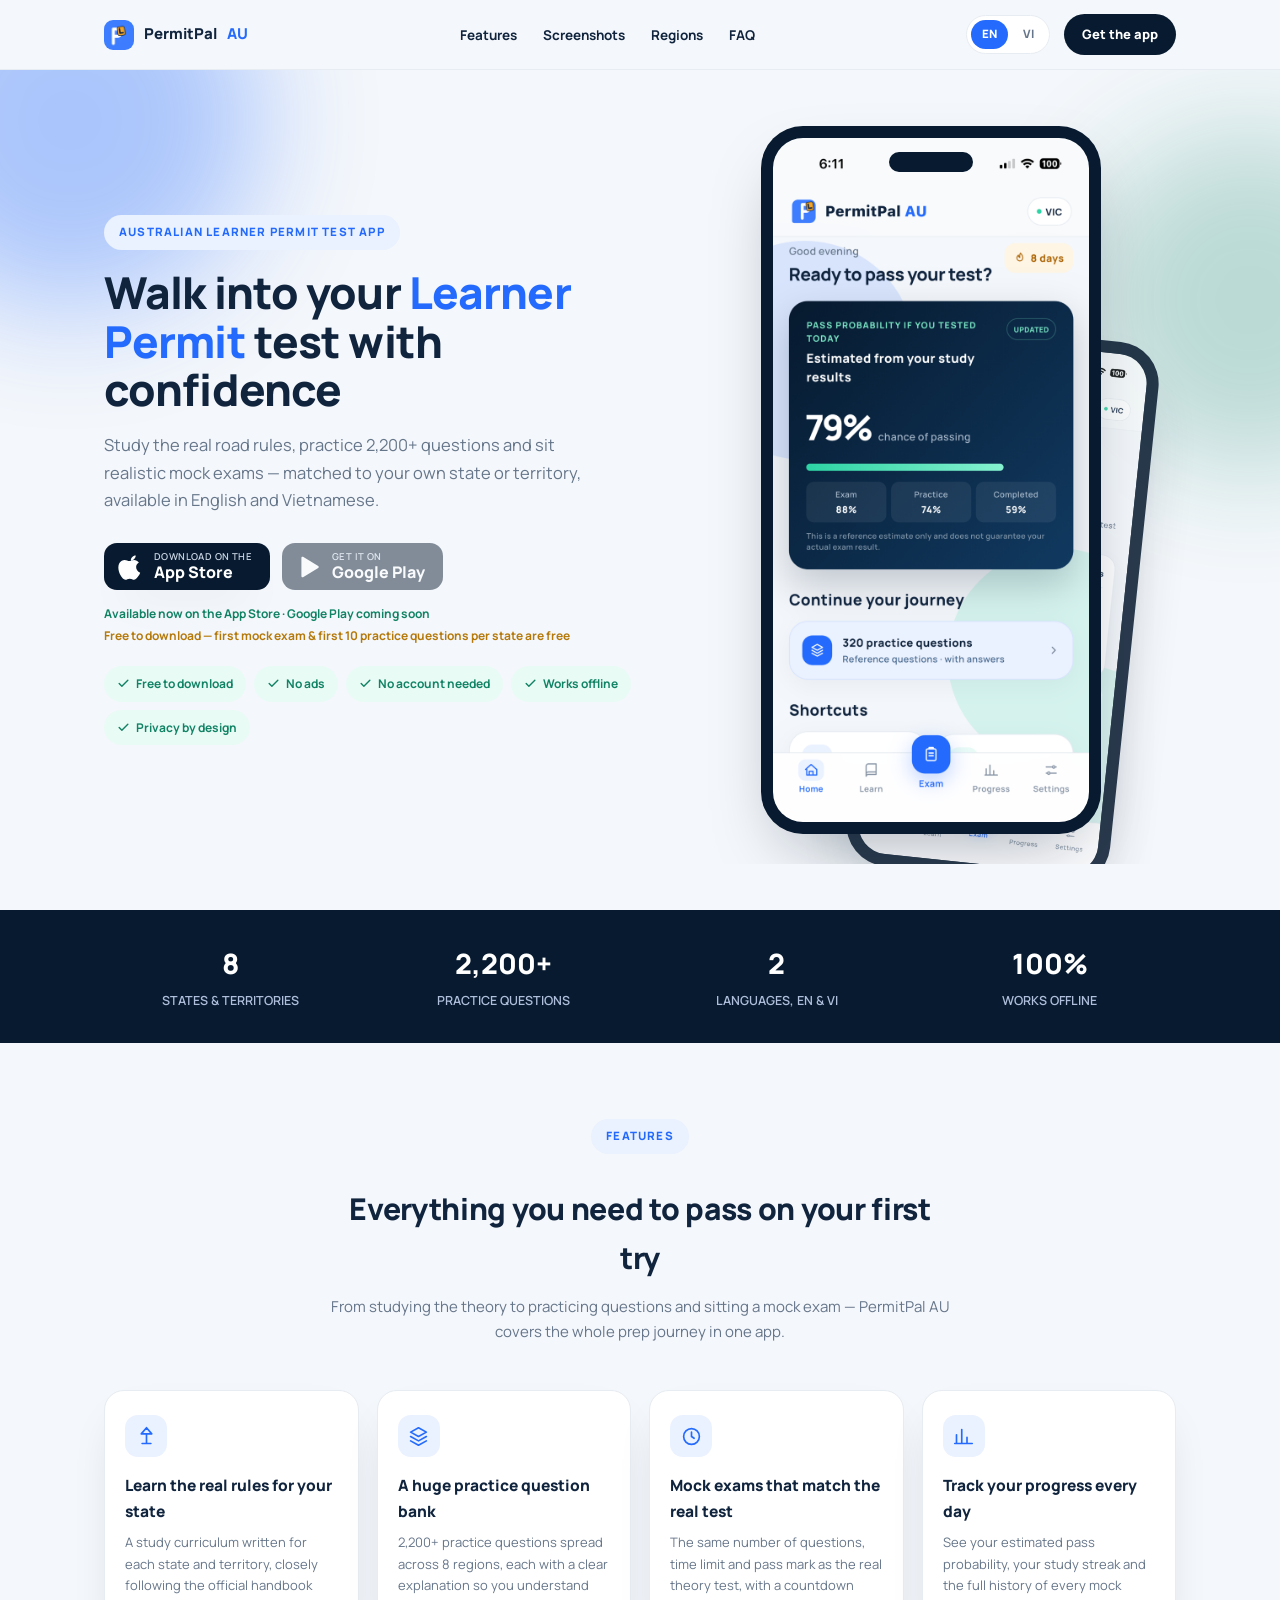
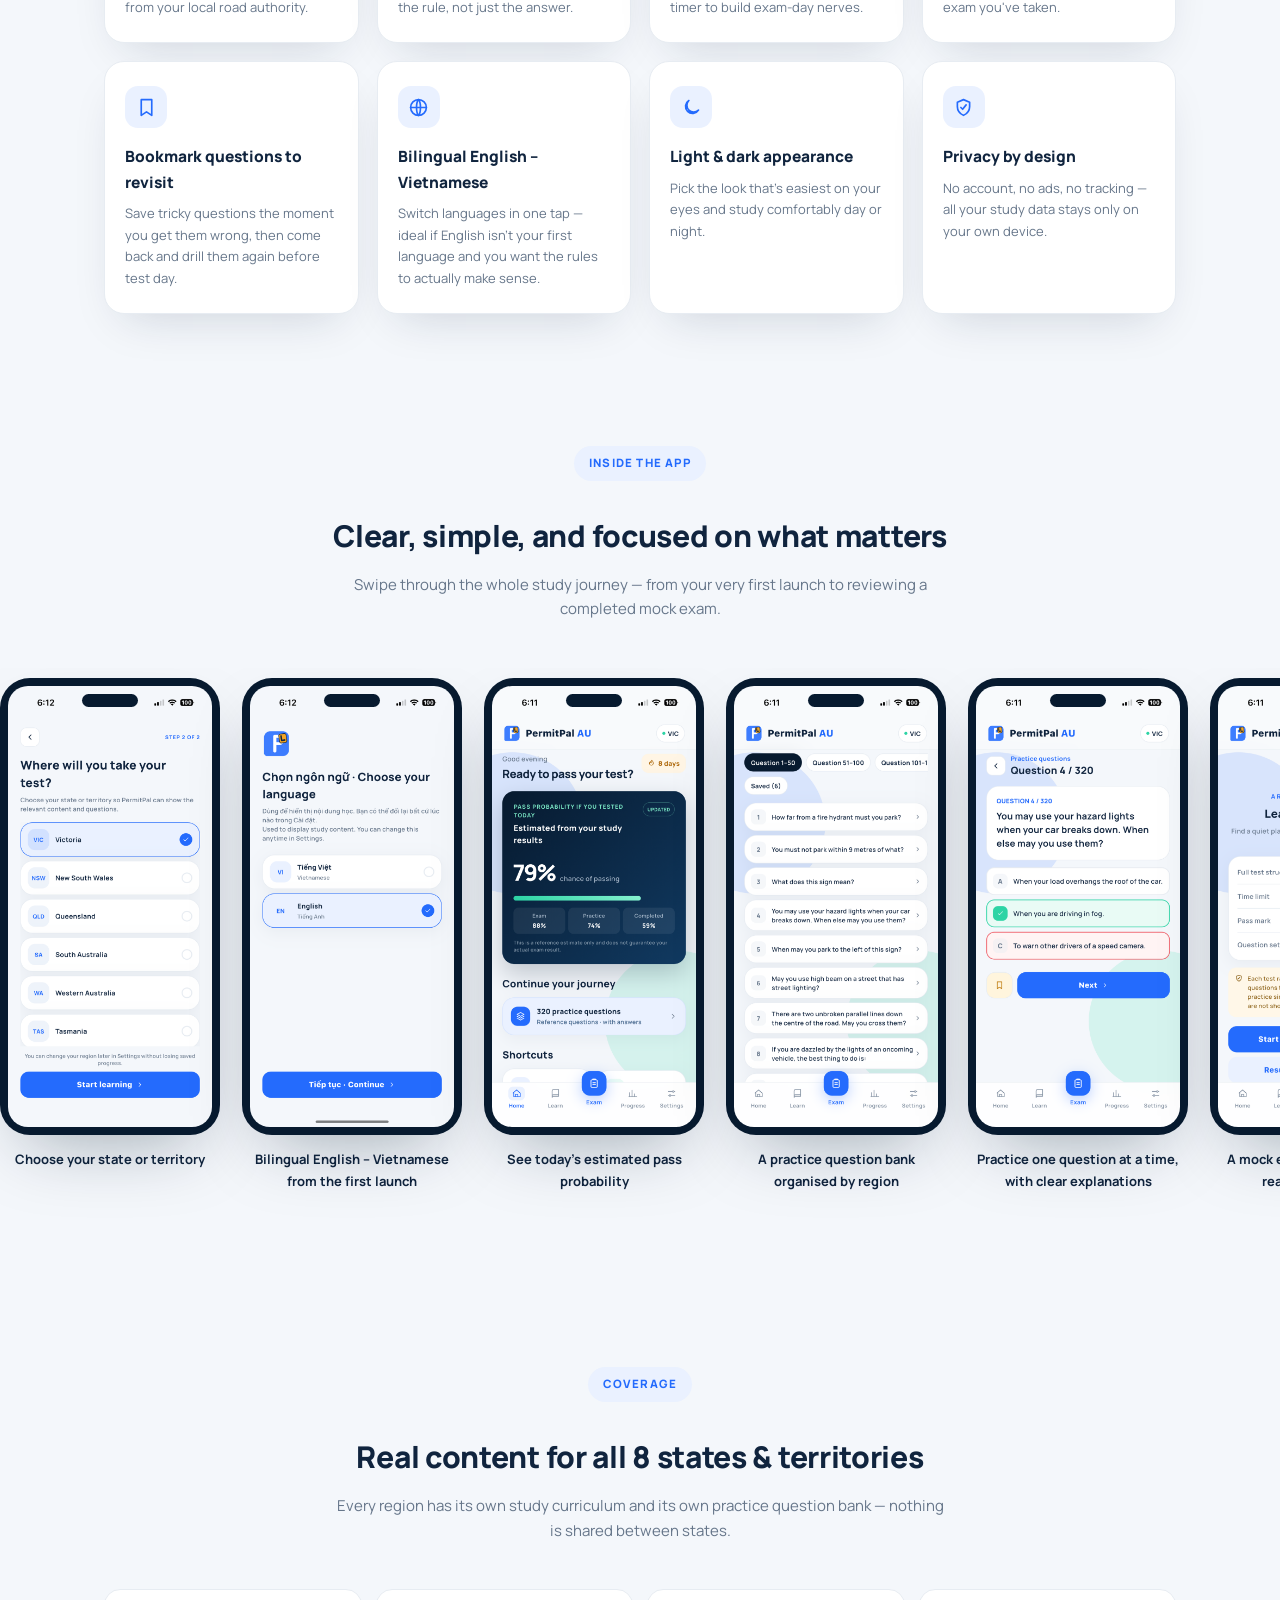
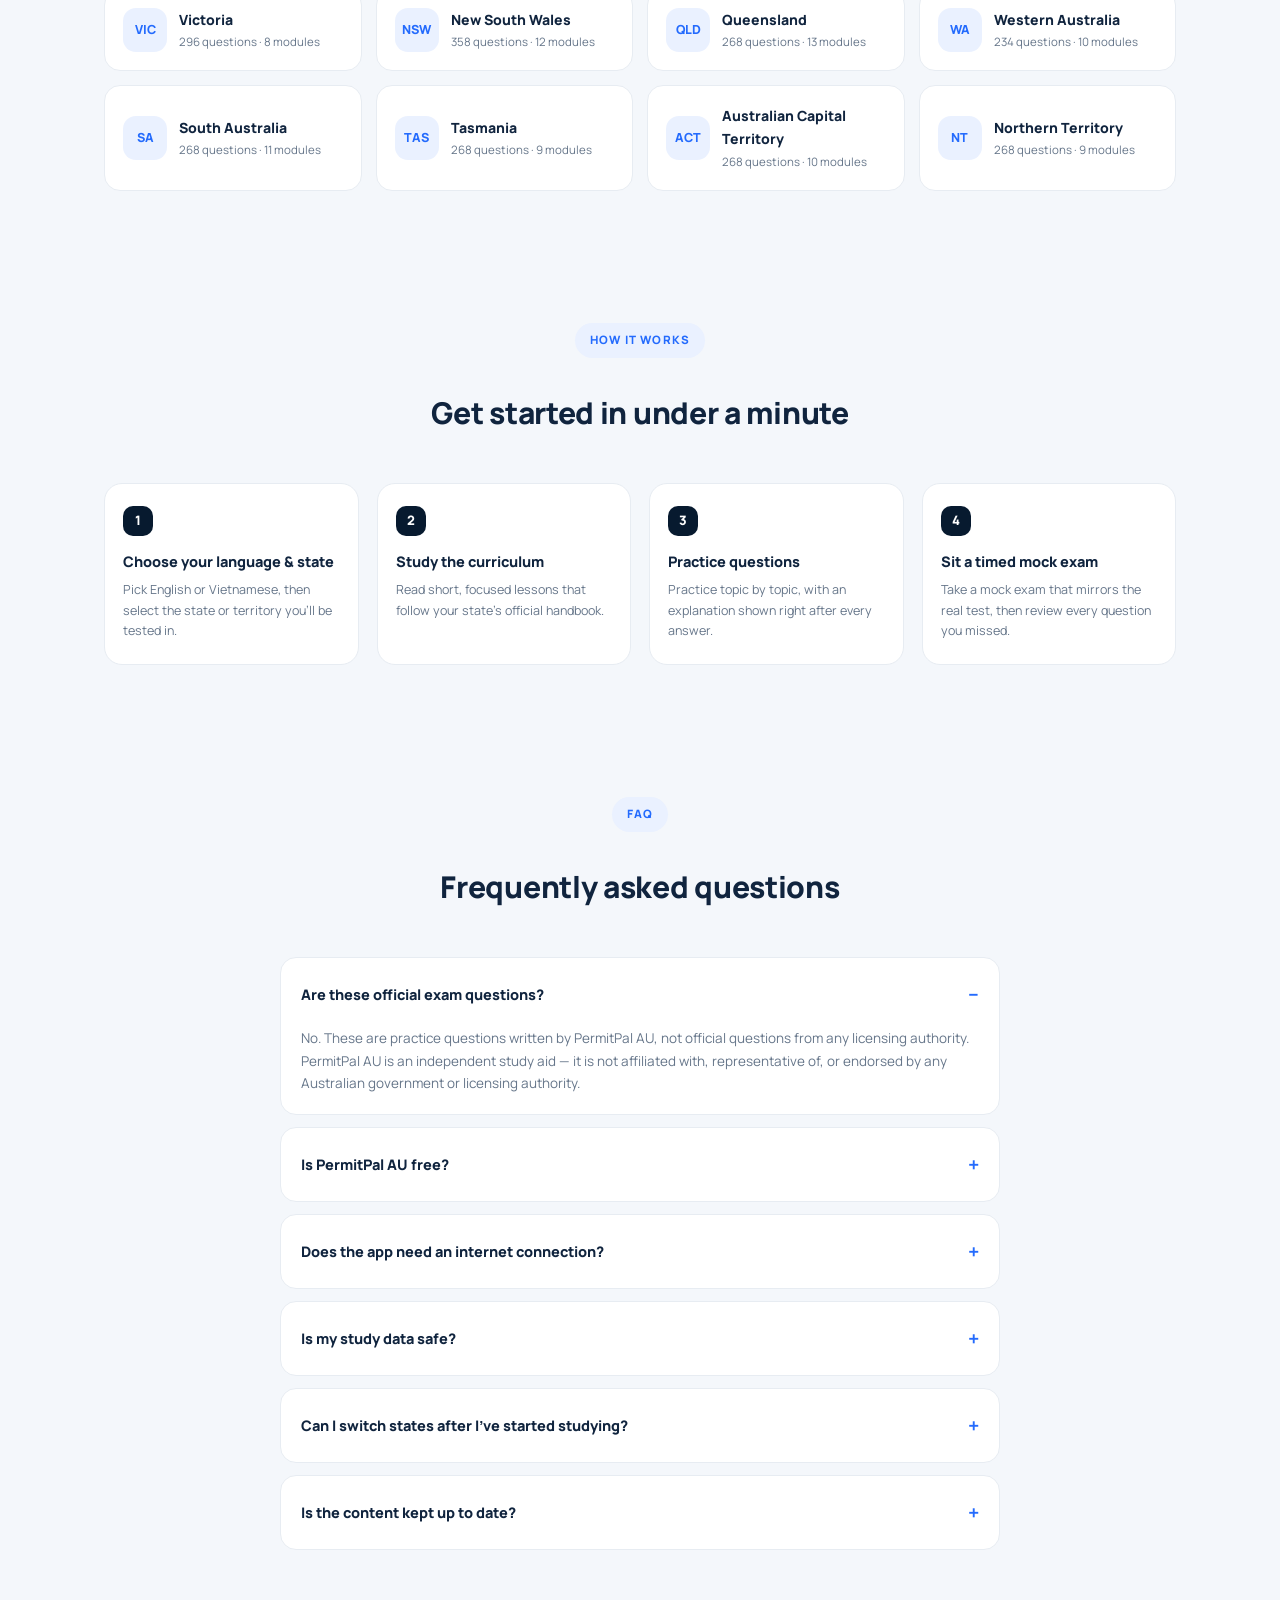
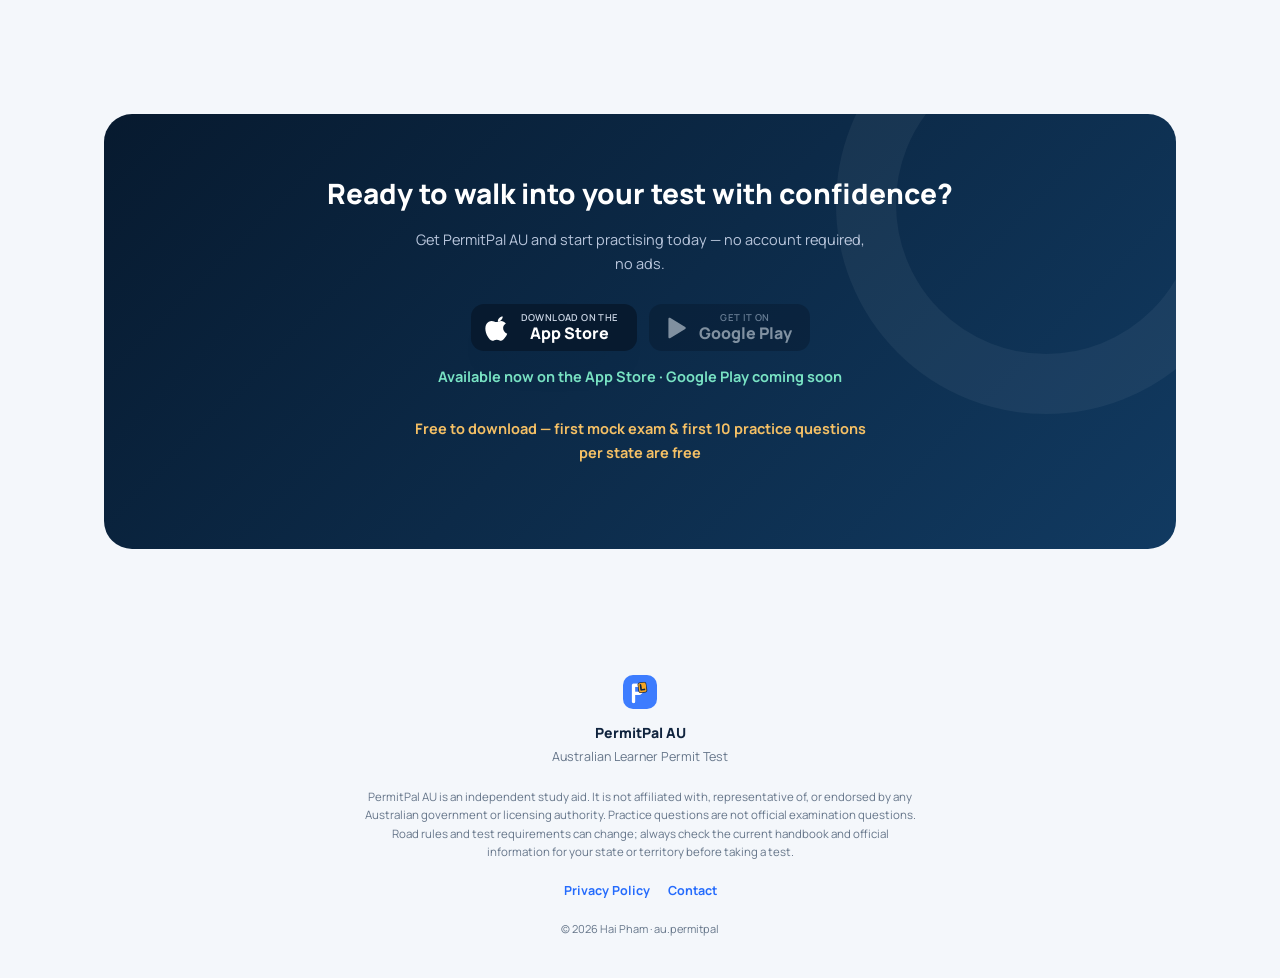
==== commit 491e24c6: "Update pricing model and question counts to match latest app App is now freemium (free download, fir" ====
--- a/index.html
+++ b/index.html
@@ -49,7 +49,7 @@
           <div class="eyebrow">AUSTRALIAN LEARNER PERMIT TEST APP</div>
           <h1>Walk into your <span class="hl">Learner Permit</span> test with confidence</h1>
           <p class="subtitle">
-            Study the real road rules, practice 2,350+ questions and sit
+            Study the real road rules, practice 2,200+ questions and sit
             realistic mock exams — matched to your own state or territory,
             available in English and Vietnamese.
           </p>
@@ -79,8 +79,13 @@
             </span>
           </div>
           <p class="store-note available">Available now on the App Store · Google Play coming soon</p>
+          <p class="store-note">Free to download — first mock exam &amp; first 10 practice questions per state are free</p>
 
           <div class="trust-row">
+            <span class="trust-pill">
+              <svg viewBox="0 0 24 24" fill="none" stroke="currentColor" stroke-width="2.6" stroke-linecap="round" stroke-linejoin="round"><path d="M20 6L9 17l-5-5"/></svg>
+              Free to download
+            </span>
             <span class="trust-pill">
               <svg viewBox="0 0 24 24" fill="none" stroke="currentColor" stroke-width="2.6" stroke-linecap="round" stroke-linejoin="round"><path d="M20 6L9 17l-5-5"/></svg>
               No ads
@@ -116,7 +121,7 @@
     <div class="stats-strip">
       <div class="wrap">
         <div class="stat-item"><strong>8</strong><span>STATES &amp; TERRITORIES</span></div>
-        <div class="stat-item"><strong>2,350+</strong><span>PRACTICE QUESTIONS</span></div>
+        <div class="stat-item"><strong>2,200+</strong><span>PRACTICE QUESTIONS</span></div>
         <div class="stat-item"><strong>2</strong><span>LANGUAGES, EN &amp; VI</span></div>
         <div class="stat-item"><strong>100%</strong><span>WORKS OFFLINE</span></div>
       </div>
@@ -145,7 +150,7 @@
               <svg viewBox="0 0 24 24" fill="none" stroke="currentColor" stroke-width="1.9" stroke-linecap="round" stroke-linejoin="round"><path d="m12 2 9 5-9 5-9-5 9-5Z"/><path d="m3 12 9 5 9-5M3 17l9 5 9-5"/></svg>
             </div>
             <h3>A huge practice question bank</h3>
-            <p>2,350+ practice questions spread across 8 regions, each with a clear explanation so you understand the rule, not just the answer.</p>
+            <p>2,200+ practice questions spread across 8 regions, each with a clear explanation so you understand the rule, not just the answer.</p>
           </div>
           <div class="feature-card">
             <div class="icon-chip">
@@ -253,14 +258,14 @@
           <p>Every region has its own study curriculum and its own practice question bank — nothing is shared between states.</p>
         </div>
         <div class="region-grid">
-          <div class="region-chip"><div class="code">VIC</div><div><div class="name">Victoria</div><div class="meta">310 questions · 8 modules</div></div></div>
+          <div class="region-chip"><div class="code">VIC</div><div><div class="name">Victoria</div><div class="meta">296 questions · 8 modules</div></div></div>
           <div class="region-chip"><div class="code">NSW</div><div><div class="name">New South Wales</div><div class="meta">358 questions · 12 modules</div></div></div>
-          <div class="region-chip"><div class="code">QLD</div><div><div class="name">Queensland</div><div class="meta">290 questions · 13 modules</div></div></div>
-          <div class="region-chip"><div class="code">WA</div><div><div class="name">Western Australia</div><div class="meta">233 questions · 10 modules</div></div></div>
-          <div class="region-chip"><div class="code">SA</div><div><div class="name">South Australia</div><div class="meta">290 questions · 11 modules</div></div></div>
-          <div class="region-chip"><div class="code">TAS</div><div><div class="name">Tasmania</div><div class="meta">290 questions · 9 modules</div></div></div>
-          <div class="region-chip"><div class="code">ACT</div><div><div class="name">Australian Capital Territory</div><div class="meta">290 questions · 10 modules</div></div></div>
-          <div class="region-chip"><div class="code">NT</div><div><div class="name">Northern Territory</div><div class="meta">290 questions · 9 modules</div></div></div>
+          <div class="region-chip"><div class="code">QLD</div><div><div class="name">Queensland</div><div class="meta">268 questions · 13 modules</div></div></div>
+          <div class="region-chip"><div class="code">WA</div><div><div class="name">Western Australia</div><div class="meta">234 questions · 10 modules</div></div></div>
+          <div class="region-chip"><div class="code">SA</div><div><div class="name">South Australia</div><div class="meta">268 questions · 11 modules</div></div></div>
+          <div class="region-chip"><div class="code">TAS</div><div><div class="name">Tasmania</div><div class="meta">268 questions · 9 modules</div></div></div>
+          <div class="region-chip"><div class="code">ACT</div><div><div class="name">Australian Capital Territory</div><div class="meta">268 questions · 10 modules</div></div></div>
+          <div class="region-chip"><div class="code">NT</div><div><div class="name">Northern Territory</div><div class="meta">268 questions · 9 modules</div></div></div>
         </div>
       </div>
     </section>
@@ -306,6 +311,10 @@
           <details class="faq-item" open>
             <summary>Are these official exam questions?</summary>
             <p>No. These are practice questions written by PermitPal AU, not official questions from any licensing authority. PermitPal AU is an independent study aid — it is not affiliated with, representative of, or endorsed by any Australian government or licensing authority.</p>
+          </details>
+          <details class="faq-item">
+            <summary>Is PermitPal AU free?</summary>
+            <p>Yes, the app is free to download. Your first mock exam and the first 10 practice questions per state or territory are free to try. After that, a single one-time purchase unlocks unlimited mock exams and the full practice question bank forever — no subscription.</p>
           </details>
           <details class="faq-item">
             <summary>Does the app need an internet connection?</summary>
@@ -357,6 +366,7 @@
             </span>
           </div>
           <p class="store-note light available">Available now on the App Store · Google Play coming soon</p>
+          <p class="store-note light">Free to download — first mock exam &amp; first 10 practice questions per state are free</p>
         </div>
       </div>
     </section>
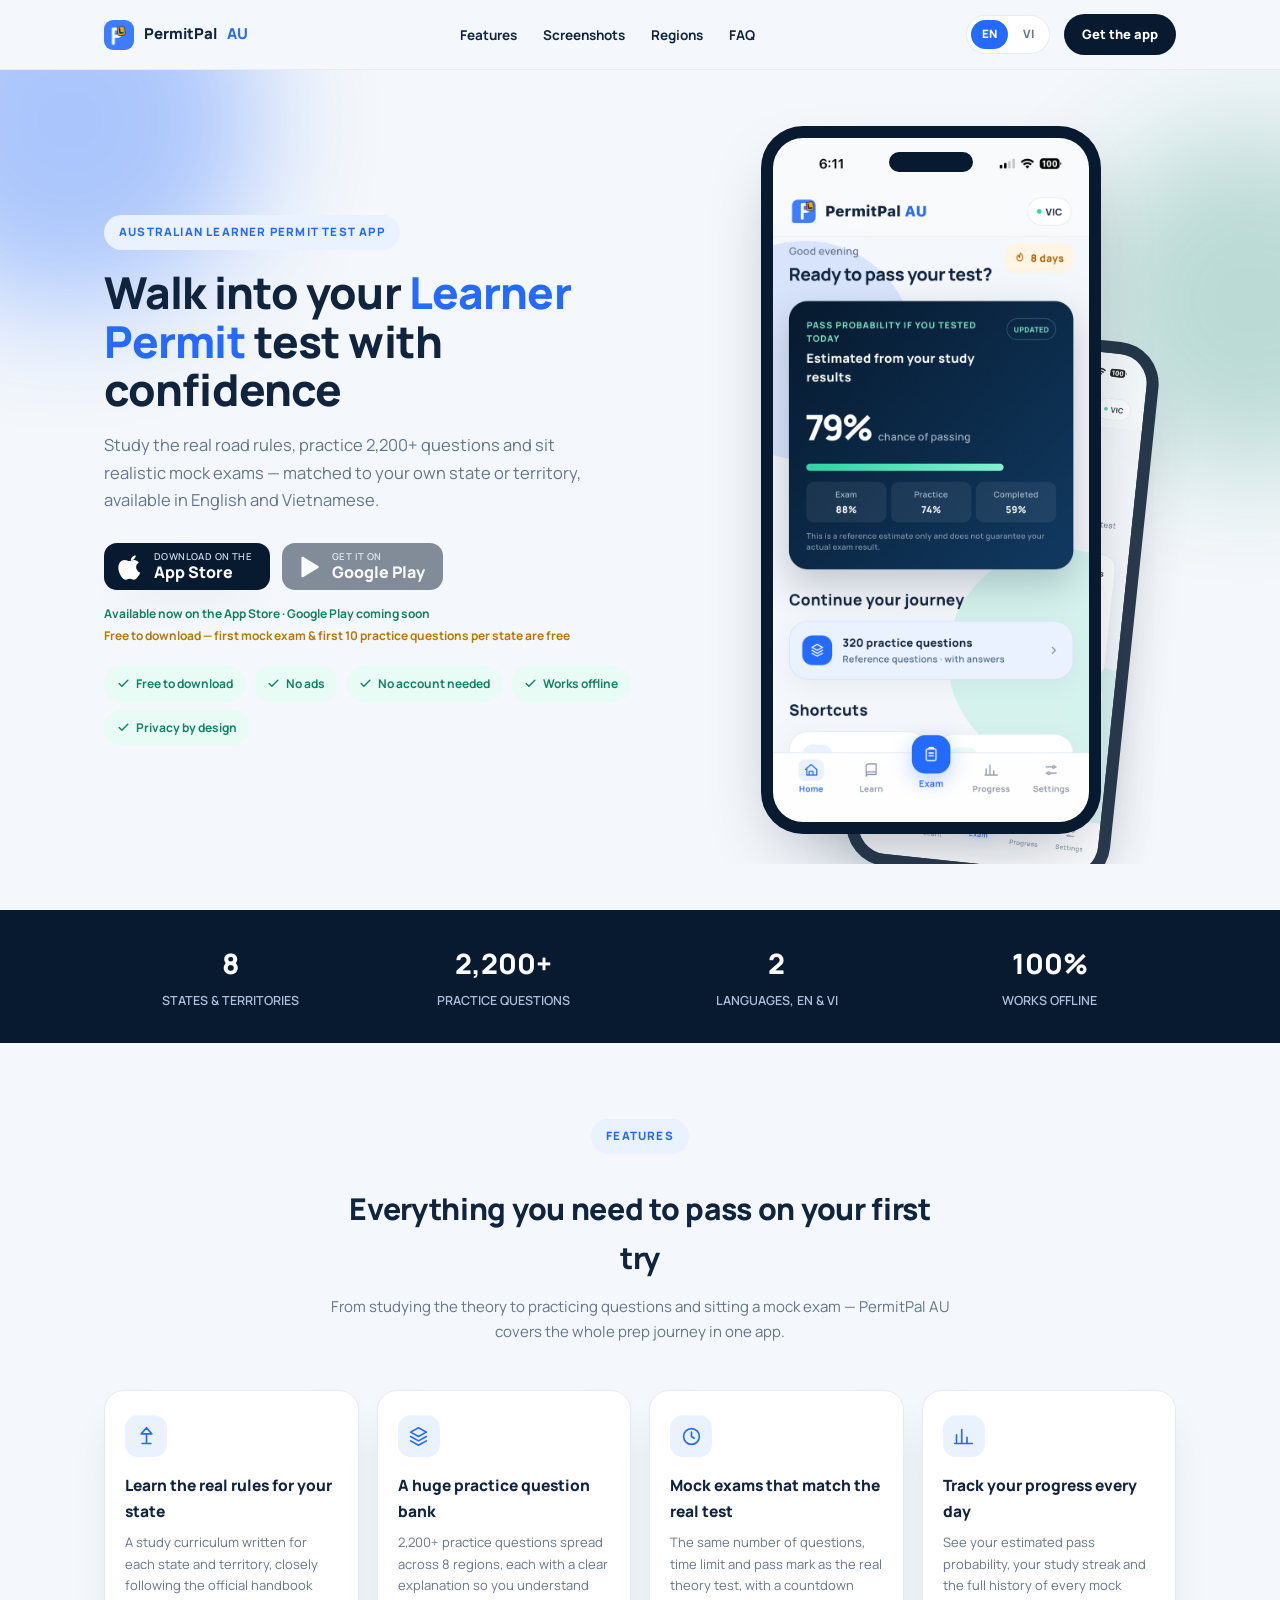
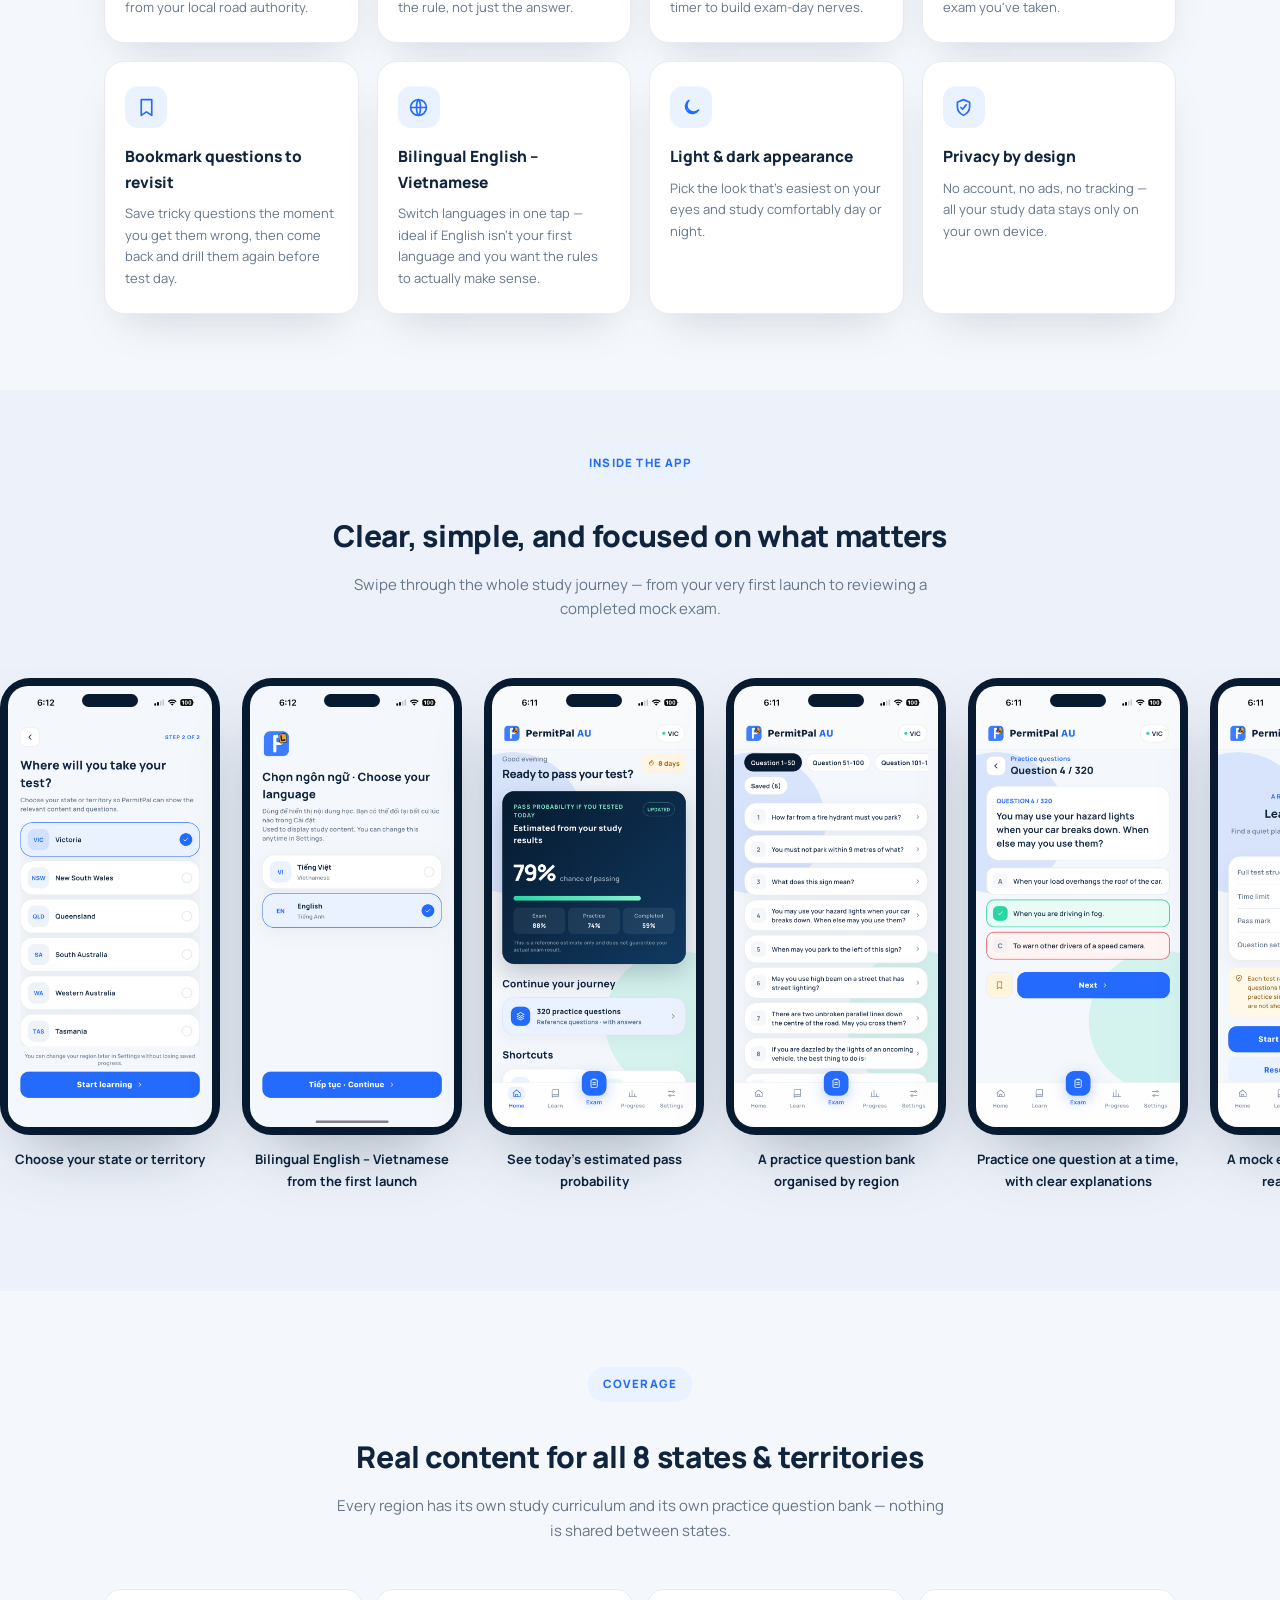
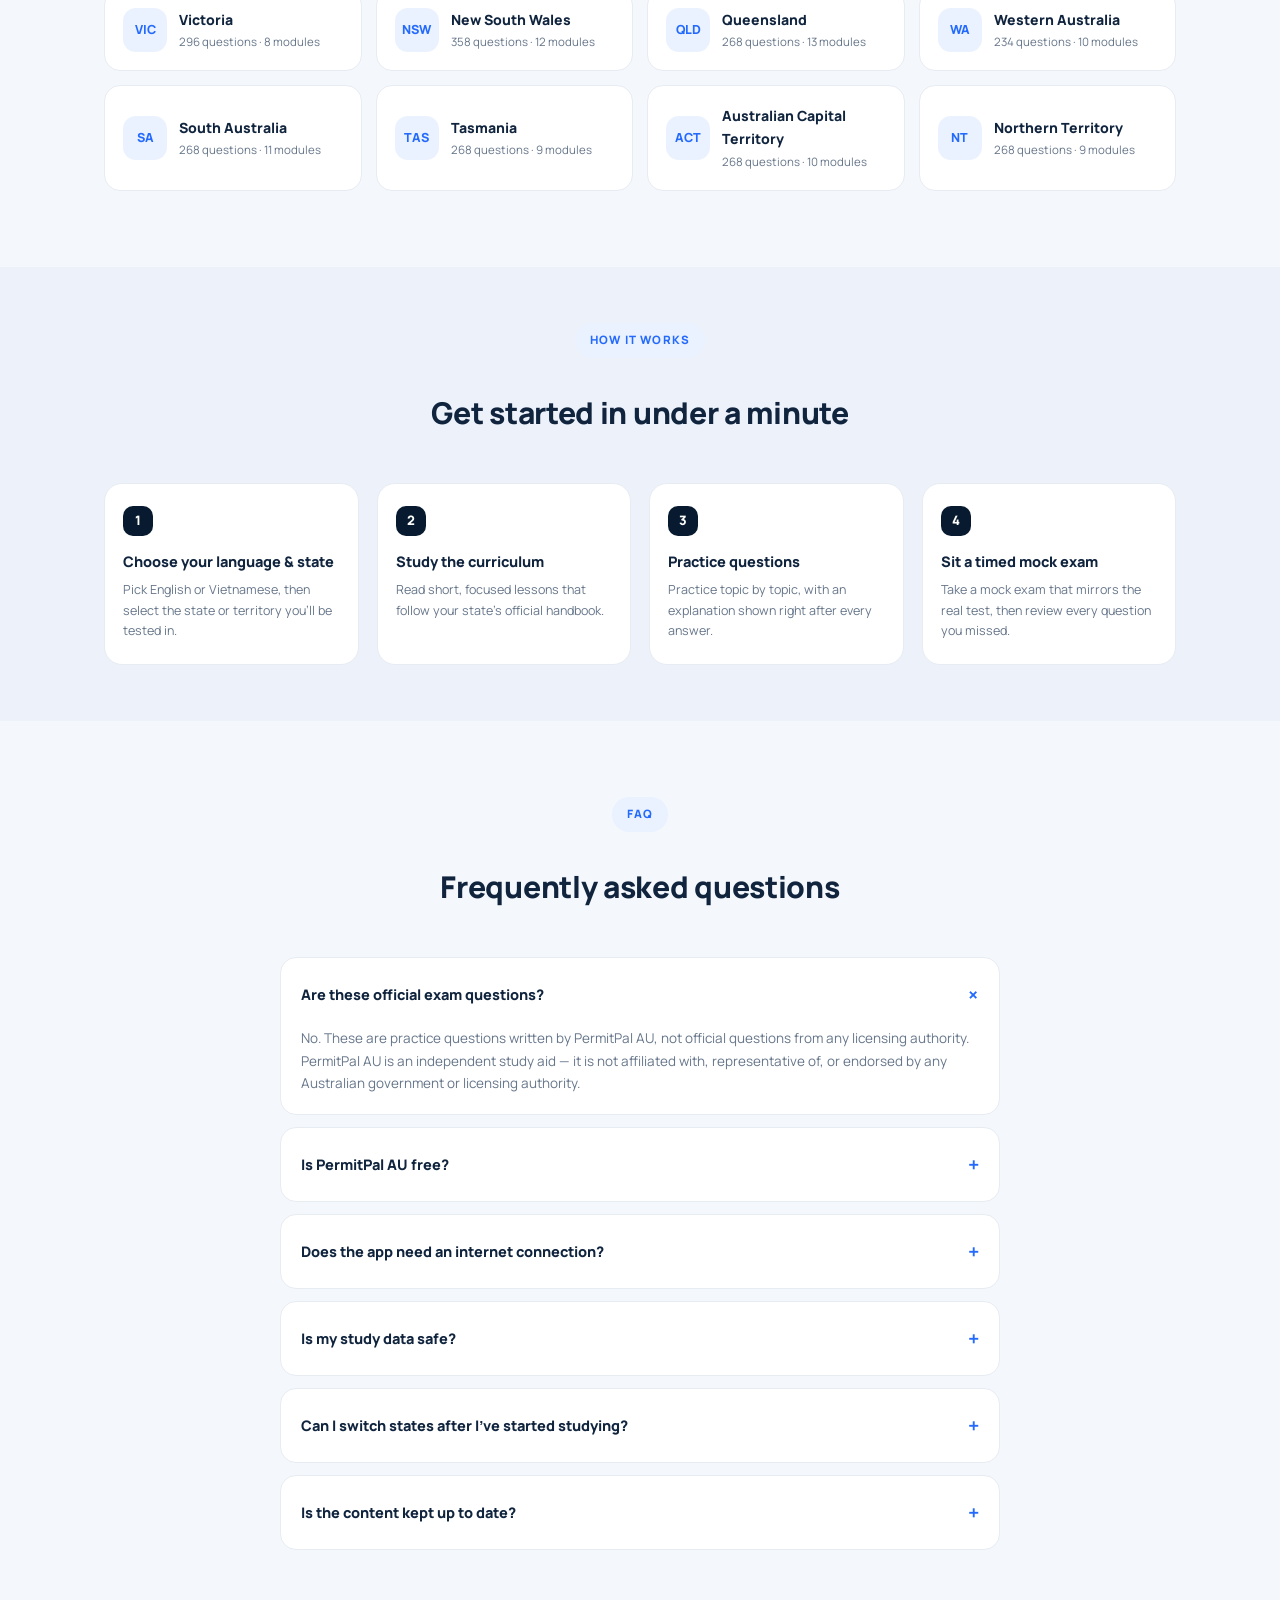
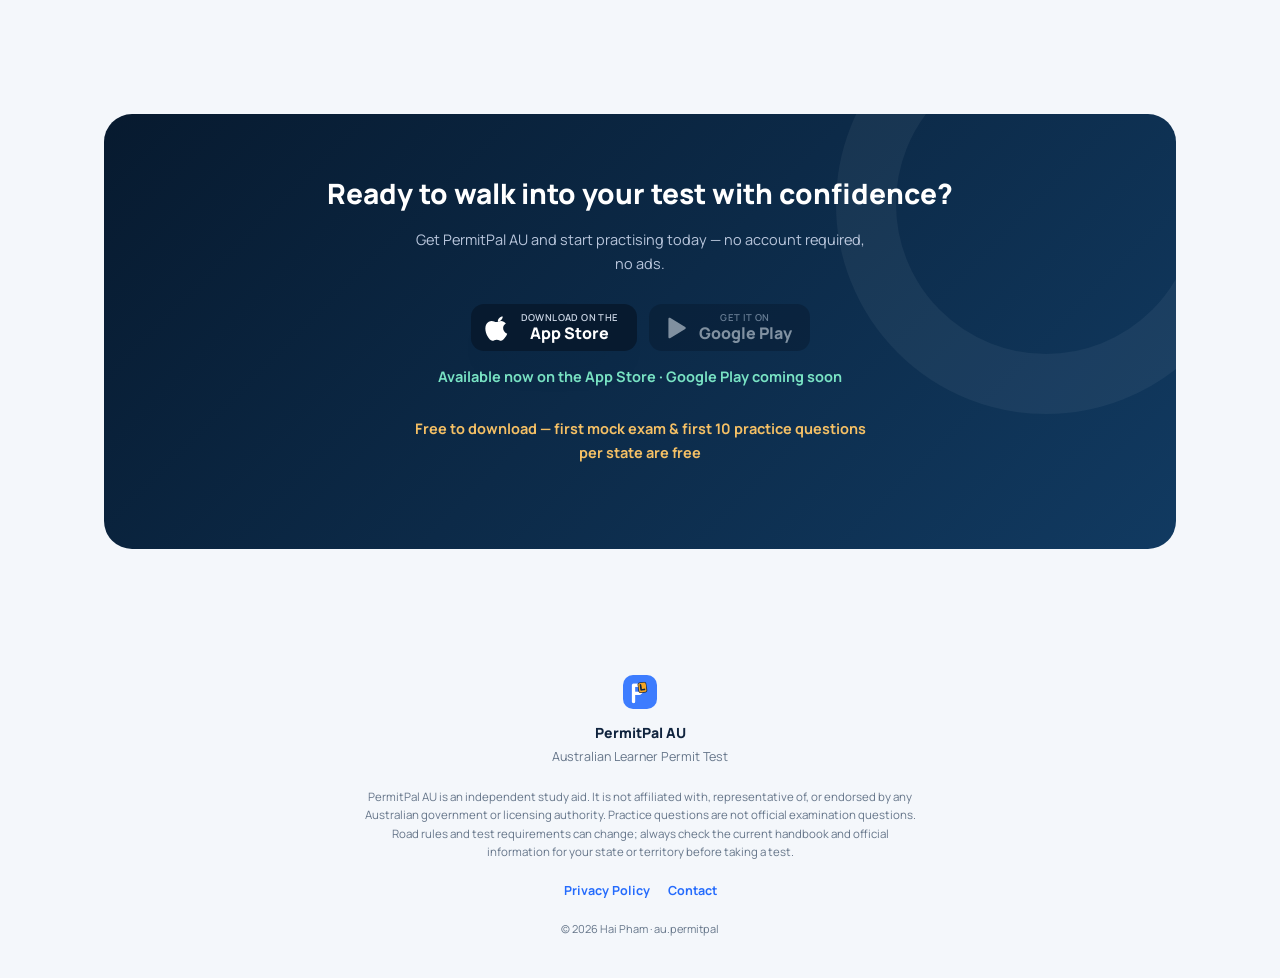
==== commit 921c2cc2: "Polish UI: hover states, scroll reveal, section rhythm Adds hover feedback to feature/region/step/FA" ====
--- a/index.html
+++ b/index.html
@@ -198,7 +198,7 @@
       </div>
     </section>
 
-    <section class="section tight" id="screenshots">
+    <section class="section tight alt" id="screenshots">
       <div class="wrap">
         <div class="section-head">
           <div class="eyebrow">INSIDE THE APP</div>
@@ -270,7 +270,7 @@
       </div>
     </section>
 
-    <section class="section tight">
+    <section class="section tight alt">
       <div class="wrap">
         <div class="section-head">
           <div class="eyebrow">HOW IT WORKS</div>
@@ -391,5 +391,6 @@
         <div class="copyright">© 2026 Hai Pham · au.permitpal</div>
       </div>
     </footer>
+    <script src="assets/reveal.js" defer></script>
   </body>
 </html>
--- a/assets/style.css
+++ b/assets/style.css
@@ -1,5 +1,6 @@
 :root {
   --bg: #f4f7fb;
+  --bg-alt: #edf2fa;
   --surface: #ffffff;
   --ink: #10243e;
   --muted: #66768a;
@@ -19,6 +20,7 @@
 @media (prefers-color-scheme: dark) {
   :root:not([data-theme="light"]) {
     --bg: #07111f;
+    --bg-alt: #0c1c30;
     --surface: #101f31;
     --ink: #edf4fc;
     --muted: #91a2b7;
@@ -38,6 +40,7 @@
 }
 :root[data-theme="dark"] {
   --bg: #07111f;
+  --bg-alt: #0c1c30;
   --surface: #101f31;
   --ink: #edf4fc;
   --muted: #91a2b7;
@@ -293,6 +296,14 @@
 }
 .phone.front { position: relative; z-index: 1; }
 
+@media (prefers-reduced-motion: no-preference) {
+  .phone-stack { animation: phoneFloat 6s ease-in-out infinite; }
+  @keyframes phoneFloat {
+    0%, 100% { transform: translateY(0); }
+    50% { transform: translateY(-10px); }
+  }
+}
+
 /* ---------- stats strip ---------- */
 .stats-strip {
   background: var(--navy);
@@ -315,6 +326,7 @@
 /* ---------- section heading ---------- */
 .section { padding: 76px 0; }
 .section.tight { padding: 56px 0; }
+.section.alt { background: var(--bg-alt); }
 .section-head { text-align: center; max-width: 620px; margin: 0 auto 46px; }
 .section-head h2 { font-size: 30px; font-weight: 800; margin: 12px 0 12px; letter-spacing: -0.01em; }
 .section-head p { color: var(--muted); font-size: 15px; margin: 0; }
@@ -334,6 +346,12 @@
   border-radius: 20px;
   padding: 24px 20px;
   box-shadow: var(--shadow);
+  transition: transform .25s ease, box-shadow .25s ease, border-color .25s ease;
+}
+.feature-card:hover {
+  transform: translateY(-4px);
+  box-shadow: var(--shadow-lg);
+  border-color: color-mix(in srgb, var(--blue) 35%, var(--line));
 }
 .feature-card .icon-chip {
   width: 42px; height: 42px;
@@ -342,7 +360,10 @@
   color: var(--blue);
   display: flex; align-items: center; justify-content: center;
   margin-bottom: 16px;
-}
+  box-shadow: inset 0 1px 0 rgba(255, 255, 255, .35);
+  transition: transform .25s ease;
+}
+.feature-card:hover .icon-chip { transform: scale(1.08) rotate(-4deg); }
 .feature-card .icon-chip svg { width: 21px; height: 21px; }
 .feature-card h3 { font-size: 15.5px; font-weight: 800; margin: 0 0 8px; }
 .feature-card p { font-size: 13px; color: var(--muted); margin: 0; }
@@ -364,7 +385,8 @@
   scroll-snap-align: start;
   text-align: center;
 }
-.showcase-item .phone { padding: 8px; border-radius: 30px; }
+.showcase-item .phone { padding: 8px; border-radius: 30px; transition: transform .3s ease; }
+.showcase-item:hover .phone { transform: translateY(-6px) scale(1.02); }
 .showcase-item .phone img { border-radius: 20px; }
 .showcase-item .phone::before { top: 16px; width: 56px; height: 13px; }
 .showcase-item p {
@@ -390,6 +412,12 @@
   display: flex;
   align-items: center;
   gap: 12px;
+  transition: transform .2s ease, box-shadow .2s ease, border-color .2s ease;
+}
+.region-chip:hover {
+  transform: translateY(-3px);
+  box-shadow: var(--shadow);
+  border-color: color-mix(in srgb, var(--blue) 30%, var(--line));
 }
 .region-chip > div:last-child { min-width: 0; }
 .region-chip .code {
@@ -420,6 +448,12 @@
   border-radius: 18px;
   padding: 22px 18px;
   position: relative;
+  transition: transform .25s ease, box-shadow .25s ease, border-color .25s ease;
+}
+.step-card:hover {
+  transform: translateY(-4px);
+  box-shadow: var(--shadow);
+  border-color: color-mix(in srgb, var(--blue) 30%, var(--line));
 }
 .step-card .num {
   width: 30px; height: 30px;
@@ -442,7 +476,9 @@
   border-radius: 16px;
   padding: 4px 20px;
   margin-bottom: 12px;
-}
+  transition: border-color .2s ease;
+}
+.faq-item:hover { border-color: color-mix(in srgb, var(--blue) 25%, var(--line)); }
 .faq-item summary {
   cursor: pointer;
   list-style: none;
@@ -461,9 +497,18 @@
   font-weight: 700;
   color: var(--blue);
   flex: none;
-}
-.faq-item[open] summary::after { content: "\2212"; }
+  display: inline-block;
+  transition: transform .25s ease;
+}
+.faq-item[open] summary::after { transform: rotate(45deg); }
 .faq-item p { font-size: 13.5px; color: var(--muted); margin: 0 0 16px; }
+@media (prefers-reduced-motion: no-preference) {
+  .faq-item[open] p { animation: faqIn .25s ease; }
+  @keyframes faqIn {
+    from { opacity: 0; transform: translateY(-4px); }
+    to { opacity: 1; transform: none; }
+  }
+}
 
 /* ---------- final CTA ---------- */
 .final-cta {
@@ -501,3 +546,31 @@
 }
 footer .links { margin-top: 20px; font-size: 12.5px; display: flex; gap: 18px; justify-content: center; flex-wrap: wrap; }
 footer .copyright { margin-top: 18px; font-size: 11px; color: var(--muted); }
+
+/* ---------- scroll reveal ----------
+   JS (assets/reveal.js) adds .in-view once each element scrolls into
+   view, and sets --reveal-i per element for a staggered stagger effect
+   within its grid. Guarded by prefers-reduced-motion so elements never
+   get stuck invisible for users who disable animation, and never even
+   start hidden if JS fails to load (see fallback rule below). */
+@media (prefers-reduced-motion: no-preference) {
+  .feature-card, .region-chip, .step-card, .faq-item, .showcase-item, .section-head {
+    opacity: 0;
+    transform: translateY(18px);
+    transition: opacity .6s ease, transform .6s ease;
+    transition-delay: calc(var(--reveal-i, 0) * 70ms);
+  }
+  .feature-card.in-view, .region-chip.in-view, .step-card.in-view,
+  .faq-item.in-view, .showcase-item.in-view, .section-head.in-view {
+    opacity: 1;
+    transform: none;
+  }
+  /* No JS / IntersectionObserver unsupported: reveal.js adds this on
+     <html> as a fallback so content never stays invisible. */
+  html.no-reveal-js .feature-card, html.no-reveal-js .region-chip,
+  html.no-reveal-js .step-card, html.no-reveal-js .faq-item,
+  html.no-reveal-js .showcase-item, html.no-reveal-js .section-head {
+    opacity: 1;
+    transform: none;
+  }
+}
